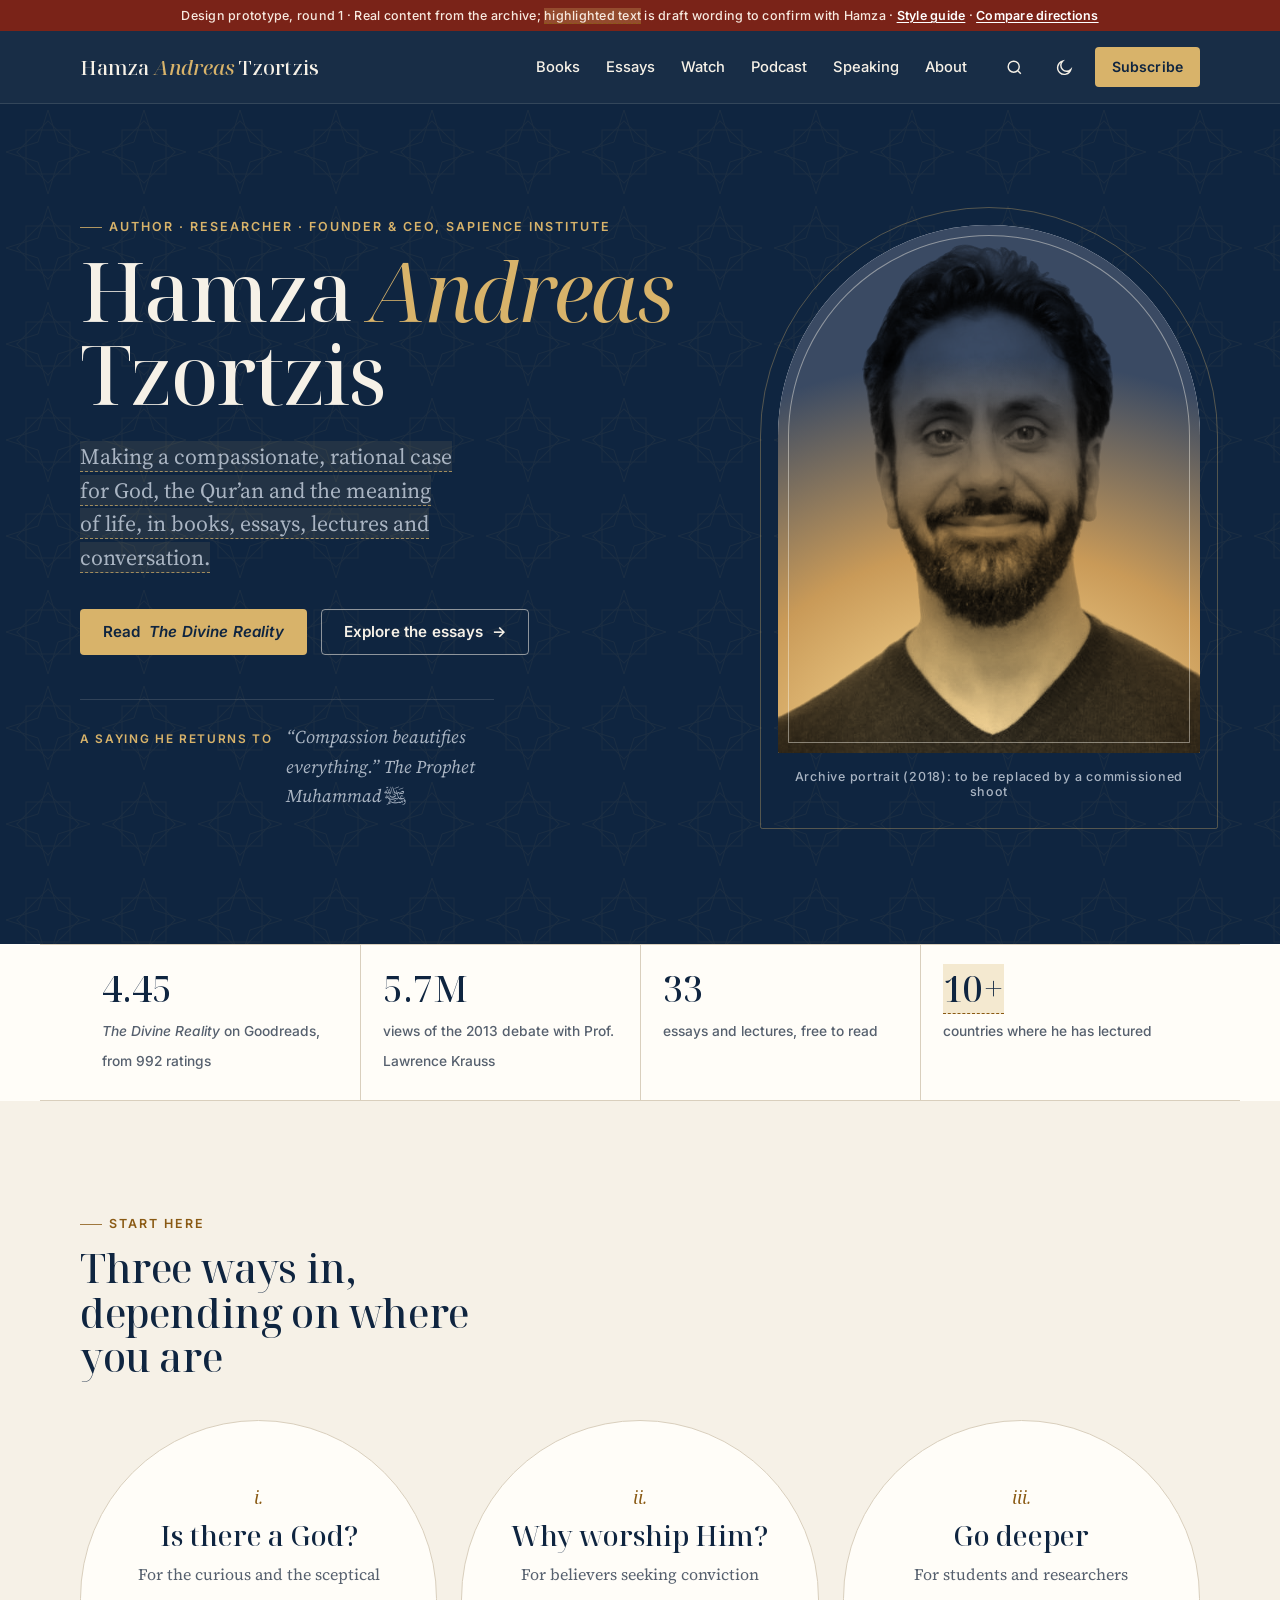
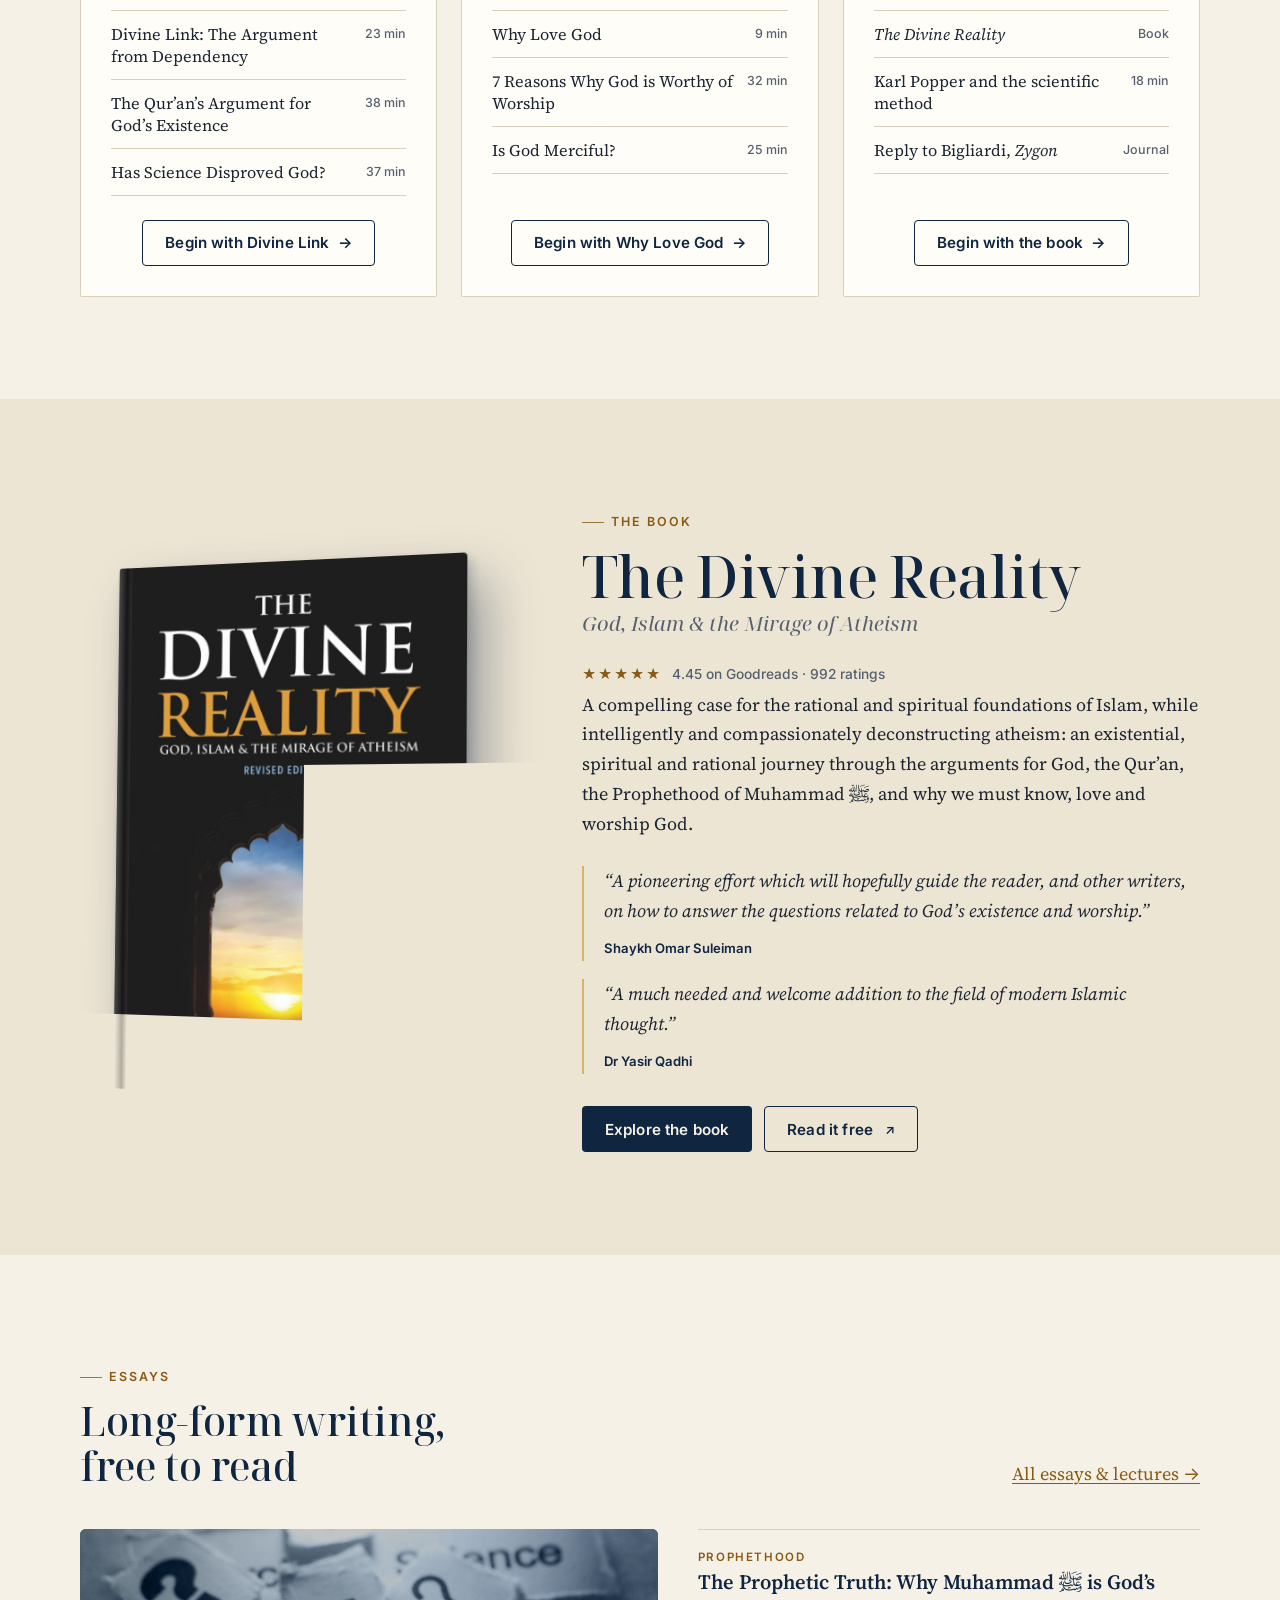
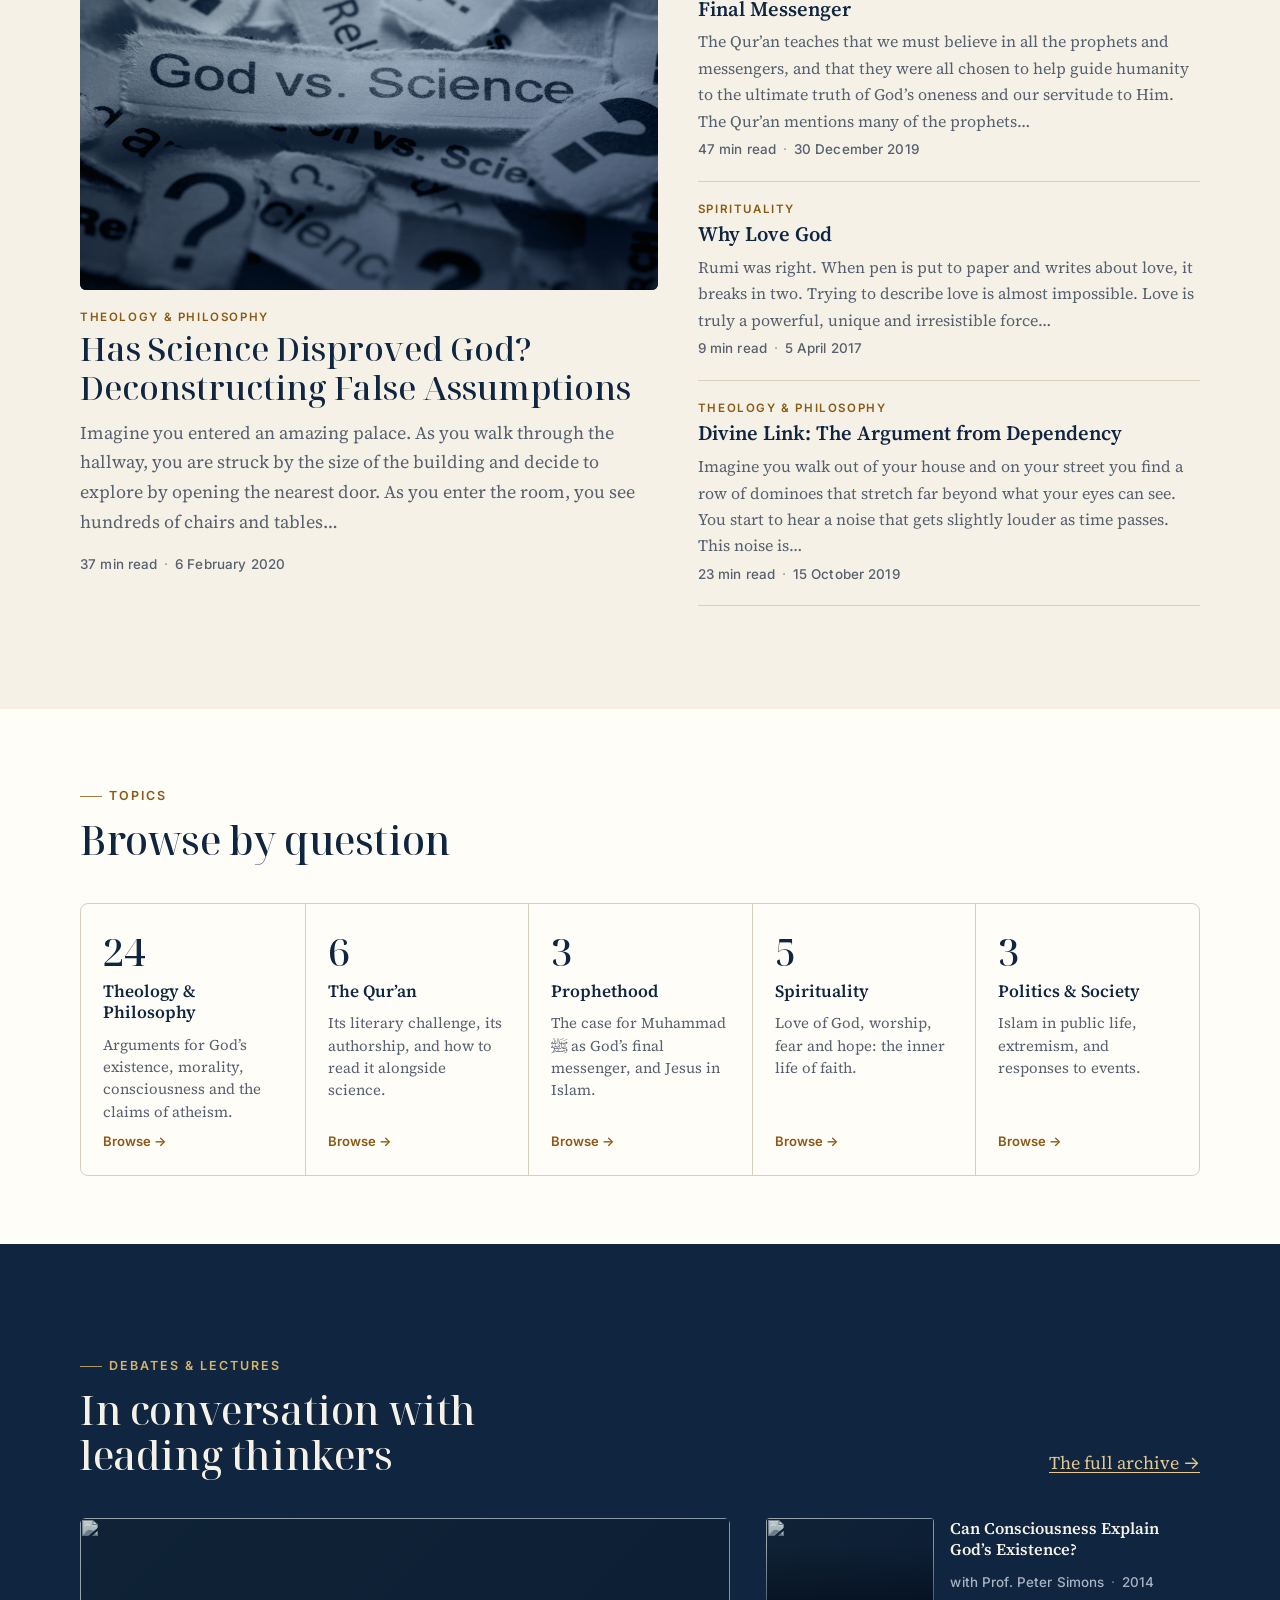
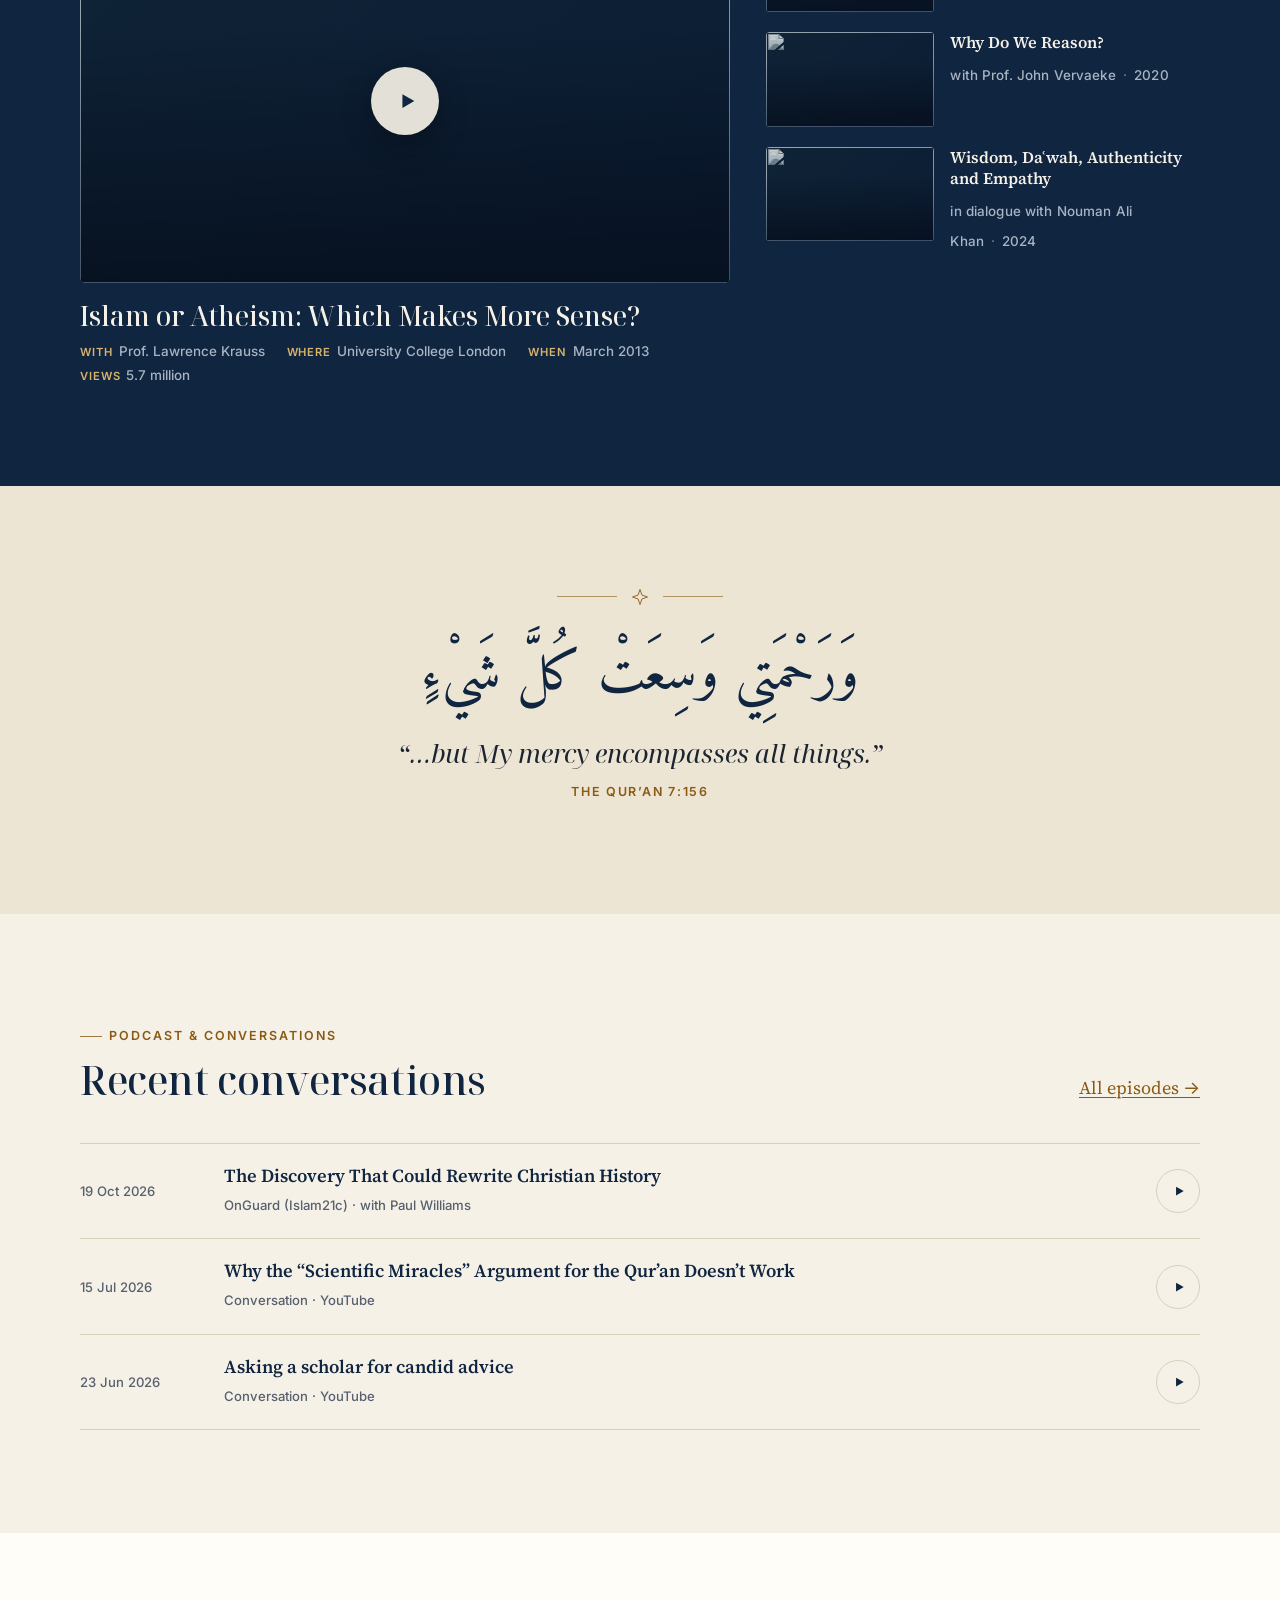
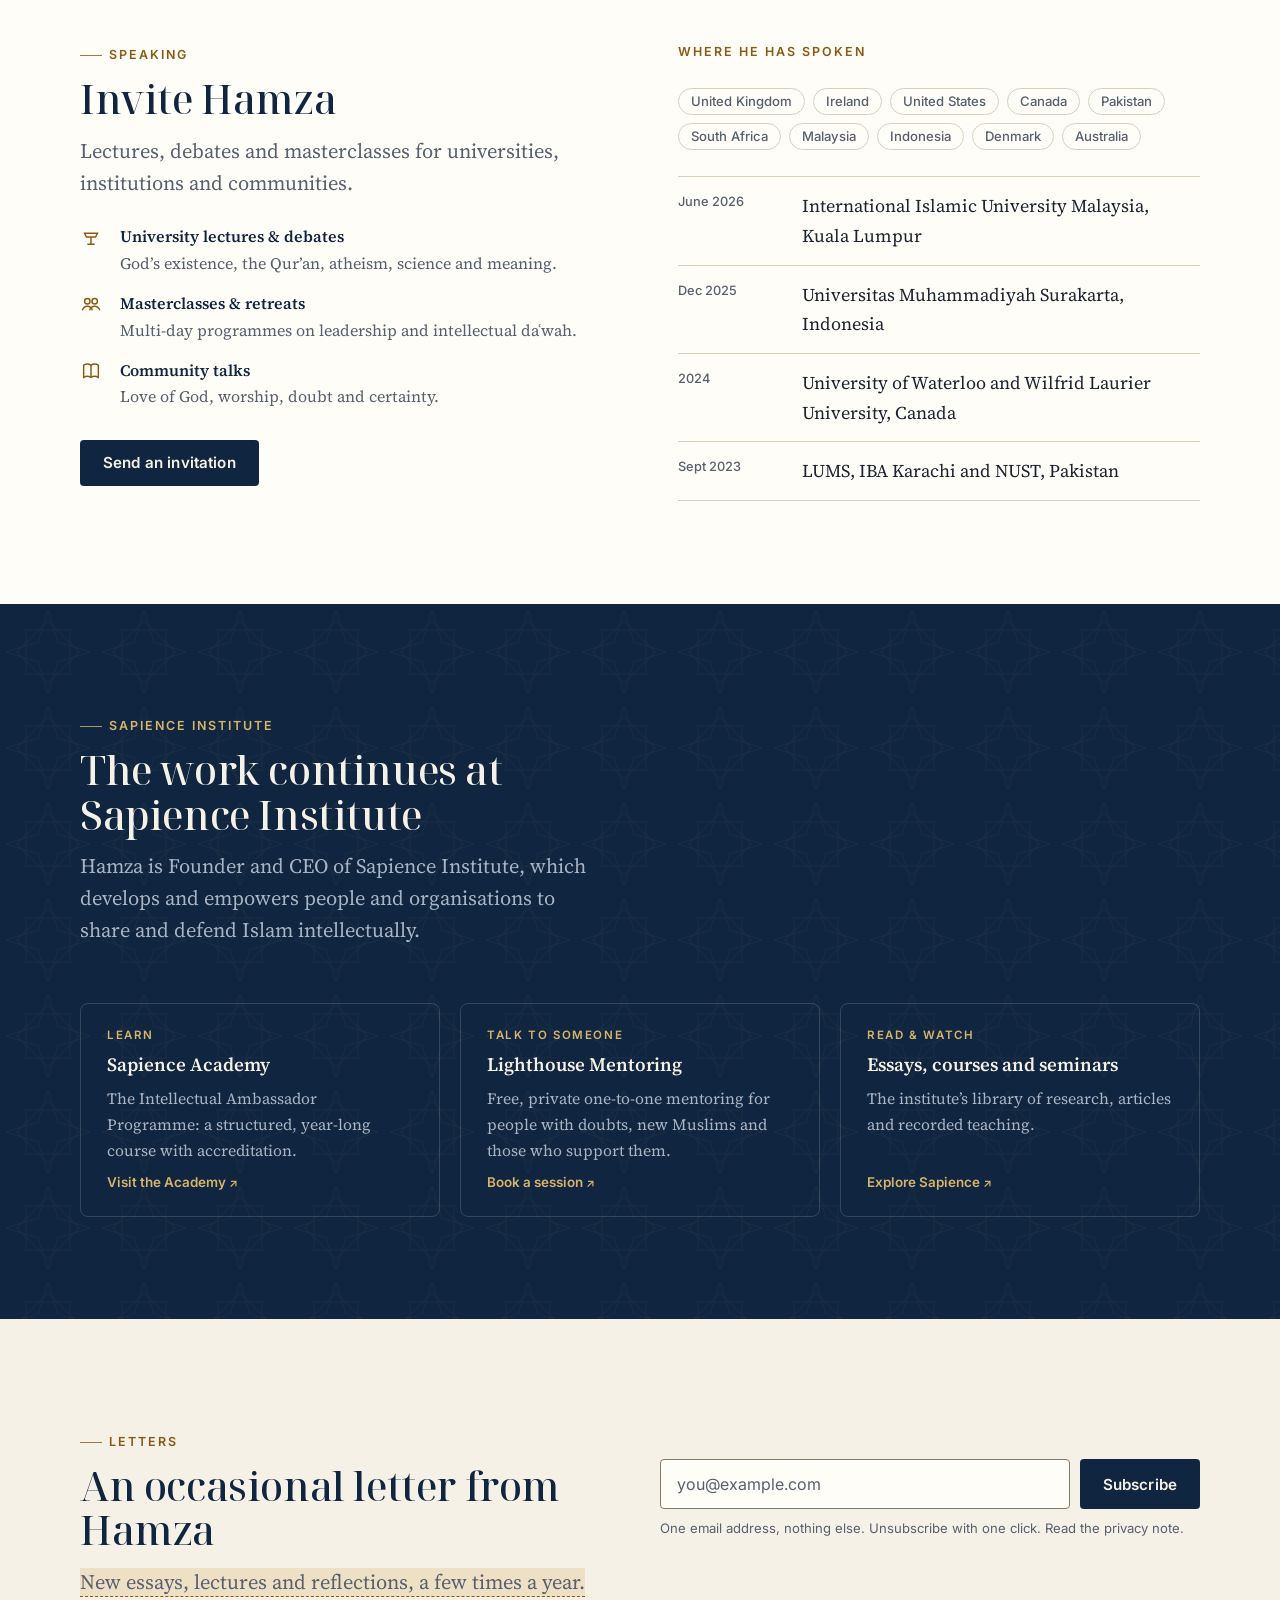
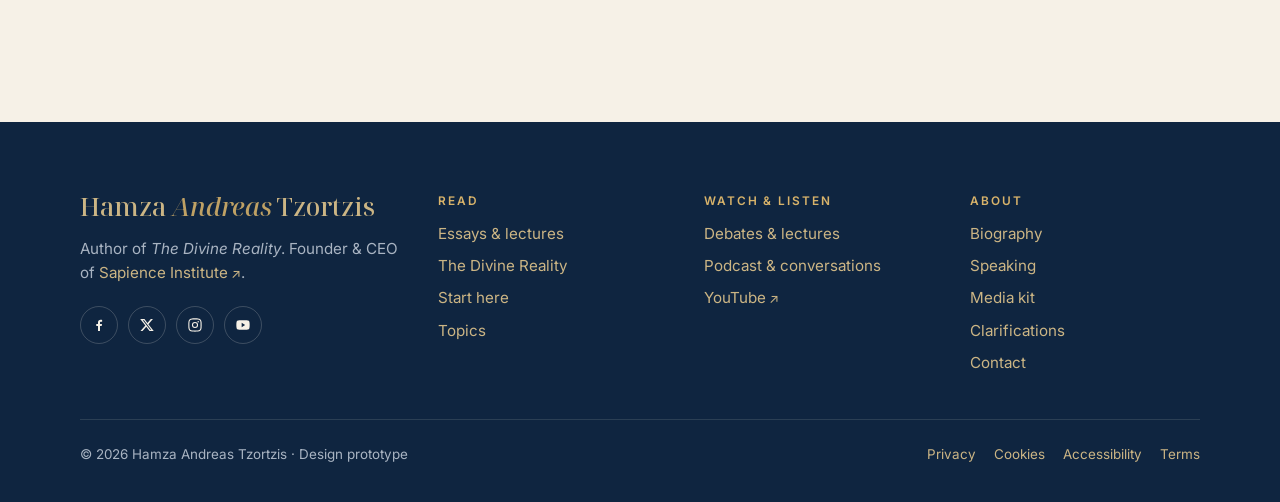
==== index.html @ 0337e11e "Design prototype, round 1: new hamzatzortzis.com Clickable prototype in the "Manuscript & Midnight" " ====
<!doctype html>
<html lang="en-GB" class="no-js" data-base="./">
<head>
<meta charset="utf-8">
<meta name="viewport" content="width=device-width, initial-scale=1">
<title>Hamza Andreas Tzortzis · Author, researcher, educator</title>
<meta name="description" content="Essays, books, lectures and debates on God, the Qur’an and the meaning of life.">
<meta name="robots" content="noindex, nofollow">
<meta name="theme-color" content="#0F2540">
<script>try{var t=localStorage.getItem('hat-theme');if(t)document.documentElement.setAttribute('data-theme',t)}catch(e){}</script>
<link rel="preconnect" href="https://fonts.googleapis.com">
<link rel="preconnect" href="https://fonts.gstatic.com" crossorigin>
<link rel="stylesheet" href="https://fonts.googleapis.com/css2?family=Amiri:wght@400;700&family=Inter:wght@400;500;600&family=Noto+Serif+Display:ital,wght@0,400;0,500;0,600;1,400;1,500&family=Source+Serif+4:ital,opsz,wght@0,8..60,400;0,8..60,600;1,8..60,400&display=swap">
<link rel="stylesheet" href="./assets/site.css">
</head>
<body>
<a class="skip" href="#main">Skip to content</a>
<div class="proto-ribbon">Design prototype, round 1 · Real content from the archive; <span class="draft">highlighted text</span> is draft wording to confirm with Hamza · <a href="./styleguide/index.html">Style guide</a> · <a href="./directions/index.html">Compare directions</a></div>
<header class="site-header over-hero">
  <div class="wrap bar">
    <a class="wordmark" href="./index.html">Hamza <i>Andreas</i> Tzortzis</a>
    <nav class="nav" aria-label="Main"><a href="./books/the-divine-reality/index.html">Books</a><a href="./essays/index.html">Essays</a><a href="./soon/index.html?p=watch">Watch</a><a href="./soon/index.html?p=podcast">Podcast</a><a href="./soon/index.html?p=speaking">Speaking</a><a href="./about/index.html">About</a></nav>
    <div class="tools">
      <button class="icon-btn" type="button" data-search-open aria-label="Search (press /)"><svg viewBox="0 0 24 24" fill="none" stroke="currentColor" stroke-width="1.8" aria-hidden="true"><circle cx="11" cy="11" r="7"/><path d="m20 20-3.5-3.5"/></svg></button>
      <button class="icon-btn" type="button" data-theme-toggle aria-label="Switch colour theme"><svg viewBox="0 0 24 24" fill="none" stroke="currentColor" stroke-width="1.8" aria-hidden="true"><path d="M20 14.5A8.5 8.5 0 1 1 9.5 4a7 7 0 0 0 10.5 10.5Z"/></svg></button>
      <a class="btn btn-gold btn-sub" href="./index.html#newsletter">Subscribe</a>
      <button class="icon-btn menu-btn" type="button" data-menu-open aria-label="Open menu"><svg viewBox="0 0 24 24" fill="none" stroke="currentColor" stroke-width="1.8" aria-hidden="true"><path d="M4 7h16M4 12h16M4 17h16"/></svg></button>
    </div>
  </div>
</header>
<div class="sheet" role="dialog" aria-modal="true" aria-label="Menu">
  <div class="top"><a class="wordmark" href="./index.html">Hamza <i>Andreas</i> Tzortzis</a><button class="icon-btn" type="button" data-menu-close aria-label="Close menu"><svg viewBox="0 0 24 24" fill="none" stroke="currentColor" stroke-width="1.8" aria-hidden="true"><path d="M6 6l12 12M18 6 6 18"/></svg></button></div>
  <button class="btn btn-ghost search" type="button" data-search-open style="color:var(--parchment);border-color:rgba(246,241,231,.4)"><svg viewBox="0 0 24 24" fill="none" stroke="currentColor" stroke-width="1.8" aria-hidden="true"><circle cx="11" cy="11" r="7"/><path d="m20 20-3.5-3.5"/></svg> Search essays and pages</button>
  <nav aria-label="Main"><a href="./books/the-divine-reality/index.html">Books</a><a href="./essays/index.html">Essays</a><a href="./soon/index.html?p=watch">Watch</a><a href="./soon/index.html?p=podcast">Podcast</a><a href="./soon/index.html?p=speaking">Speaking</a><a href="./about/index.html">About</a><a href="./soon/index.html?p=clarifications">Clarifications</a></nav>
  <div style="display:flex;gap:10px;margin-top:auto;padding-top:24px"><a class="btn btn-gold" style="flex:1;margin:0" href="./index.html#newsletter" data-menu-close>Subscribe to letters</a><button class="btn btn-ghost" type="button" data-theme-toggle style="margin:0;color:var(--parchment);border-color:rgba(246,241,231,.4)"><svg viewBox="0 0 24 24" fill="none" stroke="currentColor" stroke-width="1.8" aria-hidden="true"><path d="M20 14.5A8.5 8.5 0 1 1 9.5 4a7 7 0 0 0 10.5 10.5Z"/></svg> Theme</button></div>
</div>
<div class="search-panel" role="dialog" aria-modal="true" aria-label="Search">
  <div class="box">
    <label class="sr-only" for="q">Search</label>
    <input id="q" class="search-input" type="search" placeholder="Search essays, lectures and pages…" autocomplete="off">
    <ul class="search-results"></ul>
    <p class="search-hint">Tip: “Quran”, “Qur’an” and “Qurʾān” all match. Press Esc to close.</p>
  </div>
</div>
<main id="main">
<section class="hero band-navy pattern on-dark">
  <div class="wrap hero-grid">
    <div>
      <p class="eyebrow">Author · Researcher · Founder &amp; CEO, Sapience Institute</p>
      <h1 class="display">Hamza <span class="ital">Andreas</span> Tzortzis</h1>
      <p class="lede"><span class="draft" title="Draft standfirst: ideally a line in his own words">Making a compassionate, rational case for God, the Qur’an and the meaning of life, in books, essays, lectures and conversation.</span></p>
      <div class="actions">
        <a class="btn btn-gold" href="./books/the-divine-reality/index.html">Read <i>The Divine Reality</i></a>
        <a class="btn btn-ghost arrow" href="./essays/index.html">Explore the essays </a>
      </div>
      <p class="hero-quote"><b>A saying he returns to</b><span>“Compassion beautifies everything.” The Prophet Muhammad <span class="saw" aria-label="peace be upon him">ﷺ</span></span></p>
    </div>
    <div class="arch-frame">
      <div class="arch"><img src="./assets/img/hamza-portrait.jpg" alt="Portrait of Hamza Andreas Tzortzis" width="712" height="703"></div>
      <p class="arch-caption">Archive portrait (2018): to be replaced by a commissioned shoot</p>
    </div>
  </div>
</section>

<section class="band-paper">
  <div class="wrap proof">
    <div><span class="num">4.45</span><span class="lbl"><i>The Divine Reality</i> on Goodreads, from 992 ratings</span></div>
    <div><span class="num">5.7M</span><span class="lbl">views of the 2013 debate with Prof. Lawrence Krauss</span></div>
    <div><span class="num">33</span><span class="lbl">essays and lectures, free to read</span></div>
    <div><span class="num"><span class="draft" title="Draft wording: to confirm with Hamza">10+</span></span><span class="lbl">countries where he has lectured</span></div>
  </div>
</section>

<section class="section" id="start">
  <div class="wrap">
    <div class="sec-head reveal"><div><p class="eyebrow">Start here</p><h2 class="h2">Three ways in, depending on where you are</h2></div></div>
    <div class="doors">
    <article class="door reveal"><span class="num">i.</span><h3>Is there a God?</h3><p class="who">For the curious and the sceptical</p>
      <ol><li><a href="https://jamilasad.github.io/hamzatzortzis-old-site/divine-link-the-argument-from-dependency/"><span>Divine Link: The Argument from Dependency</span><span class="m">23 min</span></a></li><li><a href="https://jamilasad.github.io/hamzatzortzis-old-site/the-qurans-argument-for-gods-existence/"><span>The Qur’an’s Argument for God’s Existence</span><span class="m">38 min</span></a></li><li><a href="https://jamilasad.github.io/hamzatzortzis-old-site/has-science-disproved-god-deconstructing-false-assumptions/"><span>Has Science Disproved God?</span><span class="m">37 min</span></a></li></ol>
      <a class="btn btn-ghost arrow" href="https://jamilasad.github.io/hamzatzortzis-old-site/divine-link-the-argument-from-dependency/">Begin with Divine Link </a></article>
    <article class="door reveal"><span class="num">ii.</span><h3>Why worship Him?</h3><p class="who">For believers seeking conviction</p>
      <ol><li><a href="./essays/why-love-god/index.html"><span>Why Love God</span><span class="m">9 min</span></a></li><li><a href="https://jamilasad.github.io/hamzatzortzis-old-site/7-reasons-why-god-is-worthy-of-worship/"><span>7 Reasons Why God is Worthy of Worship</span><span class="m">32 min</span></a></li><li><a href="https://jamilasad.github.io/hamzatzortzis-old-site/is-god-merciful-islams-response-to-evil-suffering/"><span>Is God Merciful?</span><span class="m">25 min</span></a></li></ol>
      <a class="btn btn-ghost arrow" href="./essays/why-love-god/index.html">Begin with Why Love God </a></article>
    <article class="door reveal"><span class="num">iii.</span><h3>Go deeper</h3><p class="who">For students and researchers</p>
      <ol><li><a href="./books/the-divine-reality/index.html"><span><i>The Divine Reality</i></span><span class="m">Book</span></a></li><li><a href="https://jamilasad.github.io/hamzatzortzis-old-site/what-is-karl-poppers-view-of-the-scientific-method-is-that-view-satisfactory/"><span>Karl Popper and the scientific method</span><span class="m">18 min</span></a></li><li><a href="https://doi.org/10.16995/zygon.18504"><span>Reply to Bigliardi, <i>Zygon</i></span><span class="m">Journal</span></a></li></ol>
      <a class="btn btn-ghost arrow" href="./books/the-divine-reality/index.html">Begin with the book </a></article></div>
  </div>
</section>

<section class="section band-sand">
  <div class="wrap book-feature">
    <a class="cover-obj reveal" href="./books/the-divine-reality/index.html" aria-label="The Divine Reality: explore the book"><span class="book"><img src="./assets/img/divine-reality-cover.jpg" alt="Cover of The Divine Reality: God, Islam and the Mirage of Atheism, newly revised edition" width="800" height="1190"></span></a>
    <div class="reveal">
      <p class="eyebrow">The book</p>
      <h2 class="h2" style="font-size:clamp(2.4rem,4.6vw,3.6rem)">The Divine Reality</h2>
      <p class="lede" style="font-style:italic;font-family:var(--f-display);margin-bottom:18px">God, Islam &amp; the Mirage of Atheism</p>
      <div class="rating"><span class="stars" aria-hidden="true">★★★★★</span>4.45 on Goodreads · 992 ratings</div>
      <p>A compelling case for the rational and spiritual foundations of Islam, while intelligently and compassionately deconstructing atheism: an existential, spiritual and rational journey through the arguments for God, the Qur’an, the Prophethood of Muhammad <span class="saw" aria-label="peace be upon him">ﷺ</span>, and why we must know, love and worship God.</p>
      <div class="praise">
        <blockquote><p>“A pioneering effort which will hopefully guide the reader, and other writers, on how to answer the questions related to God’s existence and worship.”</p><cite>Shaykh Omar Suleiman</cite></blockquote>
        <blockquote><p>“A much needed and welcome addition to the field of modern Islamic thought.”</p><cite>Dr Yasir Qadhi</cite></blockquote>
      </div>
      <div class="actions">
        <a class="btn btn-navy" href="./books/the-divine-reality/index.html">Explore the book</a>
        <a class="btn btn-ghost ext" href="https://www.sapienceinstitute.org/the-divine-reality/">Read it free</a>
      </div>
    </div>
  </div>
</section>

<section class="section">
  <div class="wrap">
    <div class="sec-head reveal"><div><p class="eyebrow">Essays</p><h2 class="h2">Long-form writing, free to read</h2></div><a class="btn-text arrow" href="./essays/index.html">All essays &amp; lectures </a></div>
    <div class="essays-grid">
      <a class="lead-card reveal" href="https://jamilasad.github.io/hamzatzortzis-old-site/has-science-disproved-god-deconstructing-false-assumptions/"><span class="img duo"><img src="./assets/img/essays/has-science-disproved-god-deconstructing-false-assumptions.jpg" alt="" loading="lazy"></span><span class="kicker">Theology & Philosophy</span><h3>Has Science Disproved God? Deconstructing False Assumptions</h3><p>Imagine you entered an amazing palace. As you walk through the hallway, you are struck by the size of the building and decide to explore by opening the nearest door. As you enter the room, you see hundreds of chairs and tables…</p><span class="meta">37 min read<span class="dot">·</span>6 February 2020</span></a>
      <div class="card-list reveal"><a class="row-card" href="https://jamilasad.github.io/hamzatzortzis-old-site/the-prophetic-truth-why-muhammad-is-gods-final-messenger/"><span class="kicker">Prophethood</span><h3>The Prophetic Truth: Why Muhammad <span class="saw" aria-label="peace be upon him">ﷺ</span> is God’s Final Messenger</h3><p>The Qur’an teaches that we must believe in all the prophets and messengers, and that they were all chosen to help guide humanity to the ultimate truth of God’s oneness and our servitude to Him. The Qur’an mentions many of the prophets…</p><span class="meta">47 min read<span class="dot">·</span>30 December 2019</span></a><a class="row-card" href="./essays/why-love-god/index.html"><span class="kicker">Spirituality</span><h3>Why Love God</h3><p>Rumi was right. When pen is put to paper and writes about love, it breaks in two. Trying to describe love is almost impossible. Love is truly a powerful, unique and irresistible force…</p><span class="meta">9 min read<span class="dot">·</span>5 April 2017</span></a><a class="row-card" href="https://jamilasad.github.io/hamzatzortzis-old-site/divine-link-the-argument-from-dependency/"><span class="kicker">Theology & Philosophy</span><h3>Divine Link: The Argument from Dependency</h3><p>Imagine you walk out of your house and on your street you find a row of dominoes that stretch far beyond what your eyes can see. You start to hear a noise that gets slightly louder as time passes. This noise is…</p><span class="meta">23 min read<span class="dot">·</span>15 October 2019</span></a></div>
    </div>
  </div>
</section>

<section class="section tight band-paper" id="topics">
  <div class="wrap">
    <div class="sec-head reveal"><div><p class="eyebrow">Topics</p><h2 class="h2">Browse by question</h2></div></div>
    <div class="topics"><a class="topic reveal" href="./essays/index.html?topic=Theology &amp; Philosophy"><span class="count">24</span><h3>Theology & Philosophy</h3><p>Arguments for God’s existence, morality, consciousness and the claims of atheism.</p><span class="go arrow">Browse </span></a><a class="topic reveal" href="./essays/index.html?topic=The Qur’an"><span class="count">6</span><h3>The Qur’an</h3><p>Its literary challenge, its authorship, and how to read it alongside science.</p><span class="go arrow">Browse </span></a><a class="topic reveal" href="./essays/index.html?topic=Prophethood"><span class="count">3</span><h3>Prophethood</h3><p>The case for Muhammad <span class="saw">ﷺ</span> as God’s final messenger, and Jesus in Islam.</p><span class="go arrow">Browse </span></a><a class="topic reveal" href="./essays/index.html?topic=Spirituality"><span class="count">5</span><h3>Spirituality</h3><p>Love of God, worship, fear and hope: the inner life of faith.</p><span class="go arrow">Browse </span></a><a class="topic reveal" href="./essays/index.html?topic=Politics &amp; Society"><span class="count">3</span><h3>Politics & Society</h3><p>Islam in public life, extremism, and responses to events.</p><span class="go arrow">Browse </span></a></div>
  </div>
</section>

<section class="section band-navy on-dark">
  <div class="wrap">
    <div class="sec-head reveal"><div><p class="eyebrow">Debates &amp; lectures</p><h2 class="h2">In conversation with leading thinkers</h2></div><a class="btn-text arrow" href="./soon/index.html?p=watch">The full archive </a></div>
    <div class="watch-grid">
      <a class="video reveal" href="https://www.youtube.com/watch?v=uSwJuOPG4FI">
        <span class="thumb duo"><img src="https://i.ytimg.com/vi/uSwJuOPG4FI/hqdefault.jpg" alt="" loading="lazy"><span class="play"><svg viewBox="0 0 24 24" aria-hidden="true"><path d="M7 4.5v15l13-7.5z"/></svg></span></span>
        <h3>Islam or Atheism: Which Makes More Sense?</h3>
        <span class="facts"><span><b>With</b>Prof. Lawrence Krauss</span><span><b>Where</b>University College London</span><span><b>When</b>March 2013</span><span><b>Views</b>5.7 million</span></span>
      </a>
      <div class="mini-videos reveal"><a class="mini" href="https://www.youtube.com/watch?v=77J6g04UeY0"><span class="thumb duo"><img src="https://i.ytimg.com/vi/77J6g04UeY0/hqdefault.jpg" alt="" loading="lazy"><span class="play"><svg viewBox="0 0 24 24" aria-hidden="true"><path d="M7 4.5v15l13-7.5z"/></svg></span></span><span><h4>Can Consciousness Explain God’s Existence?</h4><span class="meta">with Prof. Peter Simons<span class="dot">·</span>2014</span></span></a><a class="mini" href="https://www.youtube.com/watch?v=oN6byBLR_a8"><span class="thumb duo"><img src="https://i.ytimg.com/vi/oN6byBLR_a8/hqdefault.jpg" alt="" loading="lazy"><span class="play"><svg viewBox="0 0 24 24" aria-hidden="true"><path d="M7 4.5v15l13-7.5z"/></svg></span></span><span><h4>Why Do We Reason?</h4><span class="meta">with Prof. John Vervaeke<span class="dot">·</span>2020</span></span></a><a class="mini" href="https://www.youtube.com/watch?v=Oe5uXTFOmXE"><span class="thumb duo"><img src="https://i.ytimg.com/vi/Oe5uXTFOmXE/hqdefault.jpg" alt="" loading="lazy"><span class="play"><svg viewBox="0 0 24 24" aria-hidden="true"><path d="M7 4.5v15l13-7.5z"/></svg></span></span><span><h4>Wisdom, Daʿwah, Authenticity and Empathy</h4><span class="meta">in dialogue with Nouman Ali Khan<span class="dot">·</span>2024</span></span></a></div>
    </div>
  </div>
</section>

<section class="section verse band-sand">
  <div class="wrap">
    <span class="ornament"><svg viewBox="0 0 24 24" fill="none" stroke="currentColor" stroke-width="1.2" aria-hidden="true"><path d="M12 2l2.6 7.4L22 12l-7.4 2.6L12 22l-2.6-7.4L2 12l7.4-2.6z"/></svg></span>
    <p class="ar" lang="ar" dir="rtl">وَرَحْمَتِي وَسِعَتْ كُلَّ شَيْءٍ</p>
    <p class="tr">“…but My mercy encompasses all things.”</p>
    <p class="ref">The Qur’an 7:156</p>
  </div>
</section>

<section class="section">
  <div class="wrap">
    <div class="sec-head reveal"><div><p class="eyebrow">Podcast &amp; conversations</p><h2 class="h2">Recent conversations</h2></div><a class="btn-text arrow" href="./soon/index.html?p=podcast">All episodes </a></div>
    <div class="reveal"><a class="pod" href="https://www.youtube.com/watch?v=InZmz-MilFs"><span class="when">19 Oct 2026</span><span><h3>The Discovery That Could Rewrite Christian History</h3><span class="src">OnGuard (Islam21c) · with Paul Williams</span></span><span class="listen" aria-hidden="true"><svg viewBox="0 0 24 24" aria-hidden="true"><path d="M7 4.5v15l13-7.5z"/></svg></span></a><a class="pod" href="https://www.youtube.com/watch?v=8NNmZjn3Brk"><span class="when">15 Jul 2026</span><span><h3>Why the “Scientific Miracles” Argument for the Qur’an Doesn’t Work</h3><span class="src">Conversation · YouTube</span></span><span class="listen" aria-hidden="true"><svg viewBox="0 0 24 24" aria-hidden="true"><path d="M7 4.5v15l13-7.5z"/></svg></span></a><a class="pod" href="https://www.youtube.com/watch?v=lVB7tDEdrFw"><span class="when">23 Jun 2026</span><span><h3>Asking a scholar for candid advice</h3><span class="src">Conversation · YouTube</span></span><span class="listen" aria-hidden="true"><svg viewBox="0 0 24 24" aria-hidden="true"><path d="M7 4.5v15l13-7.5z"/></svg></span></a></div>
  </div>
</section>

<section class="section band-paper">
  <div class="wrap split">
    <div class="reveal">
      <p class="eyebrow">Speaking</p>
      <h2 class="h2">Invite Hamza</h2>
      <p class="lede" style="margin-top:14px">Lectures, debates and masterclasses for universities, institutions and communities.</p>
      <ul class="formats">
        <li><svg viewBox="0 0 24 24" fill="none" stroke="currentColor" stroke-width="1.6" aria-hidden="true"><path d="M5 8h14l-2 4H7zM12 12v8M8 20h8"/></svg><span><b>University lectures &amp; debates</b><span>God’s existence, the Qur’an, atheism, science and meaning.</span></span></li>
        <li><svg viewBox="0 0 24 24" fill="none" stroke="currentColor" stroke-width="1.6" aria-hidden="true"><circle cx="8" cy="9" r="3"/><circle cx="16" cy="9" r="3"/><path d="M2.5 19c.8-3 3-4.5 5.5-4.5s4.7 1.5 5.5 4.5M10.5 19c.8-3 3-4.5 5.5-4.5s4.7 1.5 5.5 4.5"/></svg><span><b>Masterclasses &amp; retreats</b><span>Multi-day programmes on leadership and intellectual daʿwah.</span></span></li>
        <li><svg viewBox="0 0 24 24" fill="none" stroke="currentColor" stroke-width="1.6" aria-hidden="true"><path d="M4 5.5C6.5 4 9.5 4 12 5.5 14.5 4 17.5 4 20 5.5V19c-2.5-1.5-5.5-1.5-8 0-2.5-1.5-5.5-1.5-8 0z"/><path d="M12 5.5V19"/></svg><span><b>Community talks</b><span>Love of God, worship, doubt and certainty.</span></span></li>
      </ul>
      <a class="btn btn-navy" href="./soon/index.html?p=contact">Send an invitation</a>
    </div>
    <div class="reveal">
      <p class="eyebrow plain">Where he has spoken</p>
      <div class="places"><span class="chip">United Kingdom</span><span class="chip">Ireland</span><span class="chip">United States</span><span class="chip">Canada</span><span class="chip">Pakistan</span><span class="chip">South Africa</span><span class="chip">Malaysia</span><span class="chip">Indonesia</span><span class="chip">Denmark</span><span class="chip">Australia</span></div>
      <div class="recent">
        <div><span class="d">June 2026</span><span>International Islamic University Malaysia, Kuala Lumpur</span></div>
        <div><span class="d">Dec 2025</span><span>Universitas Muhammadiyah Surakarta, Indonesia</span></div>
        <div><span class="d">2024</span><span>University of Waterloo and Wilfrid Laurier University, Canada</span></div>
        <div><span class="d">Sept 2023</span><span>LUMS, IBA Karachi and NUST, Pakistan</span></div>
      </div>
    </div>
  </div>
</section>

<section class="section band-navy pattern on-dark">
  <div class="wrap">
    <div class="sec-head reveal" style="margin-bottom:0"><div><p class="eyebrow">Sapience Institute</p><h2 class="h2">The work continues at Sapience Institute</h2>
      <p class="lede" style="margin-top:14px;max-width:52ch">Hamza is Founder and CEO of Sapience Institute, which develops and empowers people and organisations to share and defend Islam intellectually.</p></div></div>
    <div class="inst-cards">
      <a class="inst-card reveal" href="https://academy.sapienceinstitute.org/"><span class="kicker" style="color:var(--gold)">Learn</span><h3>Sapience Academy</h3><p>The Intellectual Ambassador Programme: a structured, year-long course with accreditation.</p><span class="go ext">Visit the Academy</span></a>
      <a class="inst-card reveal" href="https://www.lighthousementoring.org"><span class="kicker" style="color:var(--gold)">Talk to someone</span><h3>Lighthouse Mentoring</h3><p>Free, private one-to-one mentoring for people with doubts, new Muslims and those who support them.</p><span class="go ext">Book a session</span></a>
      <a class="inst-card reveal" href="https://www.sapienceinstitute.org/"><span class="kicker" style="color:var(--gold)">Read &amp; watch</span><h3>Essays, courses and seminars</h3><p>The institute’s library of research, articles and recorded teaching.</p><span class="go ext">Explore Sapience</span></a>
    </div>
  </div>
</section>

<section class="section" id="newsletter">
  <div class="wrap newsletter">
    <div class="reveal"><p class="eyebrow">Letters</p><h2 class="h2">An occasional letter from Hamza</h2><p class="lede" style="margin-top:14px"><span class="draft" title="Draft wording: to confirm with Hamza">New essays, lectures and reflections, a few times a year.</span></p></div>
    <form class="reveal" data-proto>
      <label class="sr-only" for="em">Email address</label>
      <div class="field-row"><input class="input" id="em" type="email" placeholder="you@example.com" autocomplete="email" required><button class="btn btn-navy" type="submit">Subscribe</button></div>
      <p class="fine">One email address, nothing else. Unsubscribe with one click. Read the privacy note.</p>
      <p class="form-note" role="status"></p>
    </form>
  </div>
</section>
</main>
<footer class="site-footer on-dark">
  <div class="wrap">
    <div class="foot-grid">
      <div>
        <a class="wordmark" href="./index.html">Hamza <i>Andreas</i> Tzortzis</a>
        <p style="margin:14px 0 0;max-width:34ch">Author of <i>The Divine Reality</i>. Founder &amp; CEO of <a href="https://www.sapienceinstitute.org/" class="ext">Sapience Institute</a>.</p>
        <div class="socials"><a href="https://www.facebook.com/HamzaAndreasTzortzis/" aria-label="Facebook"><svg viewBox="0 0 24 24" aria-hidden="true"><path d="M13.5 21v-7.5h2.6l.4-3h-3V8.6c0-.9.3-1.5 1.6-1.5h1.6V4.4c-.3 0-1.2-.1-2.3-.1-2.3 0-3.9 1.4-3.9 4v2.2H7.9v3h2.6V21z"/></svg></a><a href="https://x.com/HATzortzis" aria-label="X"><svg viewBox="0 0 24 24" aria-hidden="true"><path d="M17.8 3h3.1l-6.8 7.8 8 10.2h-6.3l-4.9-6.4L5.3 21H2.2l7.3-8.3L1.8 3h6.4l4.4 5.9zm-1.1 16.2h1.7L7.4 4.7H5.6z"/></svg></a><a href="https://instagram.com/hatzortzis" aria-label="Instagram"><svg viewBox="0 0 24 24" aria-hidden="true"><path d="M12 7.4a4.6 4.6 0 1 0 0 9.2 4.6 4.6 0 0 0 0-9.2zm0 7.6a3 3 0 1 1 0-6 3 3 0 0 1 0 6zm4.8-8.9a1.1 1.1 0 1 0 0 2.2 1.1 1.1 0 0 0 0-2.2zM12 3.6c2.7 0 3 0 4.1.1 2.7.1 4 1.4 4.1 4.1.1 1.1.1 1.4.1 4.2s0 3-.1 4.1c-.1 2.7-1.4 4-4.1 4.1-1.1.1-1.4.1-4.1.1s-3 0-4.1-.1c-2.7-.1-4-1.4-4.1-4.1C3.6 15 3.6 14.7 3.6 12s0-3 .1-4.1C3.8 5.1 5.1 3.8 7.8 3.7 9 3.6 9.3 3.6 12 3.6zM12 2c-2.7 0-3.1 0-4.2.1C4.2 2.2 2.2 4.2 2.1 7.8 2 8.9 2 9.3 2 12s0 3.1.1 4.2c.2 3.6 2.1 5.6 5.7 5.7 1.1.1 1.5.1 4.2.1s3.1 0 4.2-.1c3.6-.2 5.6-2.1 5.7-5.7.1-1.1.1-1.5.1-4.2s0-3.1-.1-4.2c-.2-3.6-2.1-5.6-5.7-5.7C15.1 2 14.7 2 12 2z"/></svg></a><a href="https://www.youtube.com/@HamzaTzortzisOfficial" aria-label="YouTube"><svg viewBox="0 0 24 24" aria-hidden="true"><path d="M21.6 7.2a2.5 2.5 0 0 0-1.8-1.8C18.2 5 12 5 12 5s-6.2 0-7.8.4A2.5 2.5 0 0 0 2.4 7.2 26 26 0 0 0 2 12a26 26 0 0 0 .4 4.8 2.5 2.5 0 0 0 1.8 1.8c1.6.4 7.8.4 7.8.4s6.2 0 7.8-.4a2.5 2.5 0 0 0 1.8-1.8A26 26 0 0 0 22 12a26 26 0 0 0-.4-4.8zM10 15.2V8.8l5.2 3.2z"/></svg></a></div>
      </div>
      <div><h4>Read</h4><ul><li><a href="./essays/index.html">Essays &amp; lectures</a></li><li><a href="./books/the-divine-reality/index.html">The Divine Reality</a></li><li><a href="./index.html#start">Start here</a></li><li><a href="./index.html#topics">Topics</a></li></ul></div>
      <div><h4>Watch &amp; listen</h4><ul><li><a href="./soon/index.html?p=watch">Debates &amp; lectures</a></li><li><a href="./soon/index.html?p=podcast">Podcast &amp; conversations</a></li><li><a href="https://www.youtube.com/@HamzaTzortzisOfficial" class="ext">YouTube</a></li></ul></div>
      <div><h4>About</h4><ul><li><a href="./about/index.html">Biography</a></li><li><a href="./soon/index.html?p=speaking">Speaking</a></li><li><a href="./about/index.html#media">Media kit</a></li><li><a href="./soon/index.html?p=clarifications">Clarifications</a></li><li><a href="./soon/index.html?p=contact">Contact</a></li></ul></div>
    </div>
    <div class="foot-base">
      <span>© 2026 Hamza Andreas Tzortzis · Design prototype</span>
      <nav aria-label="Legal"><a href="./soon/index.html?p=legal">Privacy</a><a href="./soon/index.html?p=legal">Cookies</a><a href="./soon/index.html?p=legal">Accessibility</a><a href="./soon/index.html?p=legal">Terms</a></nav>
    </div>
  </div>
</footer>
<script src="./assets/search-index.js"></script>
<script src="./assets/site.js"></script>
</body>
</html>
---- assets/site.css ----
/* ==========================================================================
   Hamza Andreas Tzortzis — design prototype, round 1
   Direction A: "Manuscript & Midnight" (see research/04-design-references.md §4.4)
   ========================================================================== */

/* ---------- Tokens ---------- */
:root {
  --navy: #0F2540;
  --navy-2: #142E4E;
  --navy-3: #1B3A60;
  --parchment: #F6F1E7;
  --paper: #FFFDF8;
  --sand: #EDE5D4;
  --rule: #D9CFBD;
  --ink: #1B2430;
  --slate: #56606E;
  --brass: #8A5A14;
  --gold: #D8B36A;
  --gold-2: #E6C98E;
  --oxblood: #7A2318;
  --umber: #857A66;
  --mist: #A9B4C2;
  --ok: #2C6A3F;
  --err: #A3261B;

  --bg: var(--parchment);
  --surface: var(--paper);
  --surface-2: var(--sand);
  --text: var(--ink);
  --muted: var(--slate);
  --link: var(--brass);
  --line: var(--rule);
  --heading: var(--navy);

  --f-display: "Noto Serif Display", "Iowan Old Style", Georgia, serif;
  --f-text: "Source Serif 4", "Iowan Old Style", Georgia, serif;
  --f-ui: "Inter", -apple-system, BlinkMacSystemFont, "Segoe UI", Helvetica, Arial, sans-serif;
  --f-arabic: "Amiri", "Noto Naskh Arabic", "Geeza Pro", serif;

  --max: 1200px;
  --measure: 680px;
  --gutter: clamp(20px, 4vw, 40px);
  --section: clamp(56px, 8vw, 104px);
  --radius: 6px;
  --ease: cubic-bezier(.2, .7, .2, 1);
  color-scheme: light;
}

:root[data-theme="dark"] {
  --bg: #0B1522;
  --surface: #13202F;
  --surface-2: #172739;
  --text: #E9E3D6;
  --muted: #9AA6B5;
  --link: #E0BD78;
  --line: #2A3B50;
  --heading: #F3EDE1;
  color-scheme: dark;
}
@media (prefers-color-scheme: dark) {
  :root:not([data-theme="light"]) {
    --bg: #0B1522;
    --surface: #13202F;
    --surface-2: #172739;
    --text: #E9E3D6;
    --muted: #9AA6B5;
    --link: #E0BD78;
    --line: #2A3B50;
    --heading: #F3EDE1;
    color-scheme: dark;
  }
}

/* ---------- Base ---------- */
*, *::before, *::after { box-sizing: border-box; }
html { -webkit-text-size-adjust: 100%; scroll-behavior: smooth; }
@media (prefers-reduced-motion: reduce) { html { scroll-behavior: auto; } *, *::before, *::after { transition: none !important; animation: none !important; } }
body {
  margin: 0; background: var(--bg); color: var(--text);
  font: 400 1.125rem/1.65 var(--f-text);
  font-optical-sizing: auto; text-rendering: optimizeLegibility; -webkit-font-smoothing: antialiased;
}
img { max-width: 100%; height: auto; display: block; }
a { color: var(--link); text-decoration-thickness: 1px; text-underline-offset: .18em; }
a:hover { text-decoration-thickness: 2px; }
:focus-visible { outline: 2px solid var(--heading); outline-offset: 3px; border-radius: 2px; }
.on-dark :focus-visible { outline-color: var(--gold); }
h1, h2, h3, h4 { color: var(--heading); margin: 0; font-weight: 500; }
h1, h2 { font-family: var(--f-display); letter-spacing: -.01em; }
p { margin: 0 0 1em; }
[lang="ar"] { font-family: var(--f-arabic); direction: rtl; }
.saw { font-family: var(--f-arabic); font-size: 1.05em; line-height: 1; }
.sr-only { position: absolute; width: 1px; height: 1px; overflow: hidden; clip: rect(0 0 0 0); white-space: nowrap; }
.skip { position: absolute; left: 12px; top: -60px; z-index: 100; background: var(--gold); color: var(--navy); padding: 10px 16px; font: 600 .9rem var(--f-ui); border-radius: 4px; }
.skip:focus { top: 12px; }
.wrap { width: 100%; max-width: var(--max); margin: 0 auto; padding: 0 var(--gutter); }
.measure { max-width: var(--measure); }

/* ---------- Prototype ribbon ---------- */
.proto-ribbon { background: var(--oxblood); color: #F7E9DF; font: 500 .78rem/1.4 var(--f-ui); letter-spacing: .02em; text-align: center; padding: 7px 16px; }
.proto-ribbon a { color: #fff; font-weight: 600; }
.draft { background: rgba(216, 179, 106, .28); border-bottom: 1px dashed var(--brass); padding: 0; cursor: help; -webkit-box-decoration-break: clone; box-decoration-break: clone; }
:root[data-theme="dark"] .draft { background: rgba(216, 179, 106, .16); }
.on-dark .draft, .band-navy .draft { background: rgba(216, 179, 106, .1); border-bottom-color: rgba(216, 179, 106, .7); color: inherit; }

/* ---------- Type helpers ---------- */
.eyebrow { font: 600 .78rem/1.2 var(--f-ui); letter-spacing: .16em; text-transform: uppercase; color: var(--link); margin: 0 0 14px; display: inline-flex; gap: .6em; align-items: center; }
.eyebrow::before { content: ""; width: 22px; height: 1px; background: currentColor; opacity: .8; }
.eyebrow.plain::before { display: none; }
.display { font-family: var(--f-display); font-weight: 500; font-size: clamp(2.6rem, 6.4vw, 5.6rem); line-height: 1.02; letter-spacing: -.02em; }
.h1 { font-size: clamp(2.2rem, 4.6vw, 3.4rem); line-height: 1.08; }
.h2 { font-size: clamp(1.8rem, 3.4vw, 2.5rem); line-height: 1.12; }
.h3 { font-family: var(--f-text); font-weight: 600; font-size: 1.35rem; line-height: 1.25; letter-spacing: -.005em; }
.lede { font-size: clamp(1.15rem, 1.6vw, 1.35rem); line-height: 1.55; color: var(--muted); }
.meta { font: 500 .84rem/1.4 var(--f-ui); color: var(--muted); letter-spacing: .01em; }
.meta .dot { margin: 0 .5em; opacity: .6; }
.small { font-size: .95rem; }

/* ---------- Buttons, chips ---------- */
.btn { display: inline-flex; align-items: center; justify-content: center; gap: .55em; min-height: 46px; padding: 0 22px; border-radius: 4px;
  font: 600 .95rem/1 var(--f-ui); letter-spacing: .01em; text-decoration: none; border: 1px solid transparent; cursor: pointer; transition: background .2s var(--ease), color .2s, border-color .2s, transform .2s var(--ease); }
.btn:hover { transform: translateY(-1px); }
.btn-gold { background: var(--gold); color: var(--navy); }
.btn-gold:hover { background: var(--gold-2); }
.btn-navy { background: var(--navy); color: var(--parchment); }
.btn-navy:hover { background: var(--navy-3); }
:root[data-theme="dark"] .btn-navy { background: var(--gold); color: var(--navy); }
.btn-ghost { border-color: currentColor; color: var(--heading); background: transparent; }
.on-dark .btn-ghost { color: var(--parchment); border-color: rgba(246, 241, 231, .55); }
.on-dark .btn-ghost:hover { border-color: var(--parchment); }
.btn-text { padding: 0; min-height: auto; color: var(--link); background: none; }
.arrow::after { content: "→"; font-family: var(--f-ui); transition: transform .2s var(--ease); }
a:hover .arrow::after, .arrow:hover::after { transform: translateX(3px); }
.ext::after { content: "↗"; font-family: var(--f-ui); font-size: .85em; margin-left: .25em; }
.chip { display: inline-flex; align-items: center; gap: .4em; padding: 6px 12px; border: 1px solid var(--line); border-radius: 999px; font: 500 .82rem/1 var(--f-ui); color: var(--muted); background: var(--surface); text-decoration: none; cursor: pointer; }
.chip[aria-pressed="true"], .chip.is-on { background: var(--navy); color: var(--parchment); border-color: var(--navy); }
:root[data-theme="dark"] .chip[aria-pressed="true"] { background: var(--gold); color: var(--navy); border-color: var(--gold); }
.chip .n { opacity: .7; font-variant-numeric: tabular-nums; }

/* ---------- Header ---------- */
.site-header { position: sticky; top: 0; z-index: 40; background: color-mix(in srgb, var(--bg) 92%, transparent); backdrop-filter: saturate(1.2) blur(10px); border-bottom: 1px solid var(--line); }
.site-header .bar { display: flex; align-items: center; gap: 28px; min-height: 72px; }
.wordmark { font: 500 1.28rem/1 var(--f-display); color: var(--heading); text-decoration: none; letter-spacing: -.01em; white-space: nowrap; }
.wordmark i { font-style: italic; color: var(--link); }
.nav { display: flex; gap: 26px; margin-left: auto; }
.nav a { font: 500 .92rem/1 var(--f-ui); color: var(--text); text-decoration: none; padding: 8px 0; position: relative; }
.nav a::after { content: ""; position: absolute; left: 0; right: 100%; bottom: 0; height: 1px; background: var(--link); transition: right .25s var(--ease); }
.nav a:hover::after, .nav a[aria-current="page"]::after { right: 0; }
.tools { display: flex; align-items: center; gap: 10px; }
.icon-btn { width: 40px; height: 40px; display: inline-grid; place-items: center; border-radius: 50%; border: 1px solid transparent; background: none; color: var(--heading); cursor: pointer; }
.icon-btn:hover { border-color: var(--line); }
.icon-btn svg { width: 19px; height: 19px; }
.menu-btn { display: none; }
.site-header .btn { min-height: 40px; padding: 0 16px; font-size: .88rem; }
/* navy header that runs straight into the navy hero (home page) */
.site-header.over-hero { background: color-mix(in srgb, var(--navy) 96%, transparent); border-color: rgba(246, 241, 231, .12); }
.site-header.over-hero .wordmark, .site-header.over-hero .nav a, .site-header.over-hero .icon-btn { color: var(--parchment); }
.site-header.over-hero .wordmark i { color: var(--gold); }
.site-header.over-hero .nav a::after { background: var(--gold); }
:root[data-theme="dark"] .site-header.over-hero { background: color-mix(in srgb, #0E1C2E 96%, transparent); }

/* mobile menu sheet */
.sheet { position: fixed; inset: 0; z-index: 60; background: var(--navy); color: var(--parchment); padding: 22px var(--gutter) 40px; display: none; flex-direction: column; overflow-y: auto; }
.sheet.open { display: flex; }
.sheet .top { display: flex; justify-content: space-between; align-items: center; margin-bottom: 28px; }
.sheet .wordmark { color: var(--parchment); }
.sheet .wordmark i { color: var(--gold); }
.sheet .icon-btn { color: var(--parchment); }
.sheet nav a { display: block; font: 500 1.9rem/1.25 var(--f-display); color: var(--parchment); text-decoration: none; padding: 10px 0; border-bottom: 1px solid rgba(246, 241, 231, .1); }
.sheet .btn { margin-top: auto; }
.sheet .search { margin-bottom: 18px; }

/* search overlay */
.search-panel { position: fixed; inset: 0; z-index: 70; background: rgba(11, 21, 34, .72); display: none; padding: 12vh var(--gutter) 0; }
.search-panel.open { display: block; }
.search-panel .box { max-width: 720px; margin: 0 auto; background: var(--surface); border-radius: 10px; padding: 22px; box-shadow: 0 30px 80px rgba(0, 0, 0, .35); }
.search-input { width: 100%; font: 400 1.25rem var(--f-text); padding: 14px 16px; border: 1px solid var(--umber); border-radius: 6px; background: var(--bg); color: var(--text); }
.search-results { list-style: none; margin: 14px 0 0; padding: 0; max-height: 52vh; overflow: auto; }
.search-results li a { display: block; padding: 12px 10px; border-radius: 6px; text-decoration: none; color: var(--text); }
.search-results li a:hover, .search-results li a:focus { background: var(--surface-2); }
.search-results .t { font-weight: 600; color: var(--heading); display: block; }
.search-hint { font: 500 .8rem var(--f-ui); color: var(--muted); margin-top: 10px; }

/* ---------- Sections ---------- */
.section { padding: var(--section) 0; }
.section.tight { padding: calc(var(--section) * .66) 0; }
.band-sand { background: var(--surface-2); }
.band-paper { background: var(--surface); }
.band-navy, .on-dark { background: var(--navy); color: var(--parchment); }
.band-navy h1, .band-navy h2, .band-navy h3, .on-dark h1, .on-dark h2, .on-dark h3 { color: var(--parchment); }
.band-navy .eyebrow, .on-dark .eyebrow { color: var(--gold); }
.band-navy .lede, .on-dark .lede, .band-navy .meta, .on-dark .meta { color: var(--mist); }
.band-navy a:not(.btn), .on-dark a:not(.btn) { color: var(--gold-2); }
:root[data-theme="dark"] .band-navy { background: #0E1C2E; }
.pattern { position: relative; isolation: isolate; }
.pattern::before { content: ""; position: absolute; inset: 0; z-index: -1; opacity: .06; pointer-events: none;
  background-image: url("data:image/svg+xml,%3Csvg xmlns='http://www.w3.org/2000/svg' width='96' height='96' viewBox='0 0 96 96'%3E%3Cg fill='none' stroke='%23D8B36A' stroke-width='1'%3E%3Cpath d='M48 6 L58 38 L90 48 L58 58 L48 90 L38 58 L6 48 L38 38 Z'/%3E%3Crect x='26' y='26' width='44' height='44' transform='rotate(45 48 48)'/%3E%3Crect x='26' y='26' width='44' height='44'/%3E%3C/g%3E%3C/svg%3E");
  background-size: 96px 96px; }
.sec-head { display: flex; align-items: end; justify-content: space-between; gap: 24px; margin-bottom: 40px; flex-wrap: wrap; }
.sec-head .h2 { max-width: 20ch; }
.rule { border: 0; border-top: 1px solid var(--line); margin: 0; }
.ornament { display: flex; align-items: center; justify-content: center; gap: 14px; color: var(--link); margin: 0 auto; }
.ornament::before, .ornament::after { content: ""; width: 60px; height: 1px; background: currentColor; opacity: .6; }
.ornament svg { width: 18px; height: 18px; }

/* ---------- Hero (home) ---------- */
.hero { padding: clamp(48px, 8vw, 104px) 0 clamp(64px, 9vw, 120px); overflow: hidden; }
.thumb, .img { display: block; }
.hero-grid { display: grid; grid-template-columns: minmax(0, 1.25fr) minmax(0, .85fr); gap: clamp(32px, 6vw, 88px); align-items: center; }
.hero .display { color: var(--parchment); margin-bottom: 24px; }
.hero .display .ital { font-style: italic; color: var(--gold); font-weight: 400; }
.hero .lede { color: var(--mist); max-width: 34ch; margin-bottom: 34px; font-size: clamp(1.15rem, 1.7vw, 1.4rem); }
.hero .actions { display: flex; flex-wrap: wrap; gap: 14px; }
.hero-quote { margin-top: 44px; padding-top: 22px; border-top: 1px solid rgba(246, 241, 231, .14); display: flex; gap: 14px; align-items: baseline; color: var(--mist); font-style: italic; max-width: 46ch; }
.hero-quote b { font-style: normal; font: 600 .74rem var(--f-ui); letter-spacing: .14em; text-transform: uppercase; color: var(--gold); white-space: nowrap; }

/* arch: the window motif from the book cover */
.arch { position: relative; aspect-ratio: 4 / 5; border-radius: 999px 999px 6px 6px; overflow: hidden; isolation: isolate;
  background: radial-gradient(120% 80% at 50% 105%, #F4D9A0 0%, #E7C27E 30%, #C99A58 55%, #3A4A63 100%); }
.arch img { width: 100%; height: 100%; object-fit: cover; object-position: 50% 18%; filter: grayscale(1) contrast(1.08) brightness(1.04); mix-blend-mode: multiply; }
.arch::after { content: ""; position: absolute; inset: 10px; border-radius: 999px 999px 2px 2px; border: 1px solid rgba(246, 241, 231, .45); pointer-events: none; }
.arch-frame { position: relative; }
.arch-frame::before { content: ""; position: absolute; inset: -18px -18px auto; height: calc(100% + 36px); border-radius: 999px 999px 10px 10px; border: 1px solid rgba(216, 179, 106, .35); }
.arch-caption { margin-top: 16px; text-align: center; font: 500 .78rem var(--f-ui); letter-spacing: .06em; color: var(--mist); }

/* proof strip under hero */
.proof { display: grid; grid-template-columns: repeat(4, 1fr); gap: 0; border-top: 1px solid var(--line); border-bottom: 1px solid var(--line); }
.proof > div { padding: 26px 22px; border-left: 1px solid var(--line); }
.proof > div:first-child { border-left: 0; }
.proof .num { font: 500 clamp(1.7rem, 2.8vw, 2.3rem)/1 var(--f-display); color: var(--heading); display: block; margin-bottom: 8px; }
.proof .lbl { font: 500 .86rem/1.4 var(--f-ui); color: var(--muted); }

/* ---------- Doors (start here) ---------- */
.doors { display: grid; grid-template-columns: repeat(3, 1fr); gap: 24px; }
.door { background: var(--surface); border: 1px solid var(--line); border-radius: 999px 999px 8px 8px; padding: 64px 30px 30px; display: flex; flex-direction: column; text-align: center; position: relative; transition: transform .25s var(--ease), box-shadow .25s; }
.door:hover { transform: translateY(-3px); box-shadow: 0 18px 40px rgba(15, 37, 64, .08); }
.door .num { font: italic 400 1.1rem var(--f-display); color: var(--link); margin-bottom: 10px; }
.door h3 { font: 500 1.75rem/1.15 var(--f-display); margin-bottom: 10px; }
.door .who { color: var(--muted); font-size: 1rem; margin-bottom: 22px; }
.door ol { list-style: none; padding: 0; margin: 0 0 24px; text-align: left; border-top: 1px solid var(--line); }
.door li { border-bottom: 1px solid var(--line); }
.door li a { display: flex; justify-content: space-between; gap: 12px; padding: 12px 0; text-decoration: none; color: var(--text); font-size: 1.02rem; line-height: 1.35; }
.door li a:hover { color: var(--link); }
.door li .m { font: 500 .78rem var(--f-ui); color: var(--muted); white-space: nowrap; padding-top: 3px; }
.door .btn { margin-top: auto; align-self: center; }

/* ---------- Book feature ---------- */
.book-feature { display: grid; grid-template-columns: minmax(0, .8fr) minmax(0, 1.2fr); gap: clamp(36px, 7vw, 96px); align-items: center; }
.cover-obj { perspective: 1400px; display: flex; justify-content: center; }
.cover-obj .book { position: relative; width: min(100%, 360px); transform: rotateY(-14deg) rotateX(2deg); transform-style: preserve-3d; transition: transform .6s var(--ease); }
.cover-obj:hover .book { transform: rotateY(-6deg) rotateX(1deg); }
.cover-obj img { border-radius: 2px 4px 4px 2px; box-shadow: 0 2px 2px rgba(0, 0, 0, .15), 18px 26px 50px rgba(15, 37, 64, .38), 4px 6px 12px rgba(15, 37, 64, .2); }
.cover-obj .book::before { content: ""; position: absolute; top: 0; bottom: 0; left: 0; width: 14px; background: linear-gradient(90deg, rgba(255, 255, 255, .18), rgba(0, 0, 0, .25) 60%, rgba(255, 255, 255, .06)); z-index: 2; border-radius: 2px 0 0 2px; }
.praise { display: grid; gap: 18px; margin: 28px 0 32px; }
.praise blockquote { margin: 0; padding-left: 20px; border-left: 2px solid var(--gold); }
.praise p { font-style: italic; margin-bottom: 6px; }
.praise cite { font: 600 .82rem var(--f-ui); font-style: normal; color: var(--heading); }
.praise cite span { font-weight: 400; color: var(--muted); }
.rating { display: inline-flex; align-items: center; gap: 10px; font: 500 .86rem var(--f-ui); color: var(--muted); margin-bottom: 8px; }
.stars { color: var(--brass); letter-spacing: 2px; }
.actions { display: flex; flex-wrap: wrap; gap: 12px; align-items: center; }

/* ---------- Essay cards ---------- */
.essays-grid { display: grid; grid-template-columns: minmax(0, 1.15fr) minmax(0, 1fr); gap: 40px; }
.lead-card { display: flex; flex-direction: column; text-decoration: none; color: inherit; }
.lead-card .img { aspect-ratio: 16 / 10; border-radius: var(--radius); overflow: hidden; margin-bottom: 22px; background: var(--navy); }
.duo { position: relative; isolation: isolate; background: var(--navy); }
.duo img { width: 100%; height: 100%; object-fit: cover; filter: grayscale(1) contrast(1.15) brightness(.95); mix-blend-mode: luminosity; opacity: .9; transition: transform .6s var(--ease), opacity .3s; }
.duo::after { content: ""; position: absolute; inset: 0; background: linear-gradient(180deg, rgba(15, 37, 64, .0) 30%, rgba(15, 37, 64, .55)), linear-gradient(135deg, rgba(216, 179, 106, .28), rgba(15, 37, 64, .25)); mix-blend-mode: multiply; pointer-events: none; }
a:hover .duo img { transform: scale(1.03); opacity: 1; }
.lead-card h3 { font: 500 clamp(1.6rem, 2.6vw, 2.15rem)/1.15 var(--f-display); margin: 6px 0 12px; }
.lead-card:hover h3 { color: var(--link); }
.lead-card p { color: var(--muted); }
.card-list { display: flex; flex-direction: column; }
.row-card { display: grid; grid-template-columns: 1fr auto; gap: 6px 18px; padding: 22px 0; border-top: 1px solid var(--line); text-decoration: none; color: inherit; }
.row-card:last-child { border-bottom: 1px solid var(--line); }
.row-card h3 { font: 600 1.28rem/1.3 var(--f-text); grid-column: 1 / -1; }
.row-card:hover h3 { color: var(--link); }
.row-card p { grid-column: 1 / -1; color: var(--muted); font-size: 1rem; margin: 0; }
.kicker { font: 600 .72rem/1 var(--f-ui); letter-spacing: .14em; text-transform: uppercase; color: var(--link); }

/* ---------- Topics ---------- */
.topics { display: grid; grid-template-columns: repeat(5, 1fr); gap: 0; border: 1px solid var(--line); border-radius: 8px; overflow: hidden; background: var(--surface); }
.topic { padding: 28px 22px 26px; border-left: 1px solid var(--line); text-decoration: none; color: inherit; display: flex; flex-direction: column; gap: 10px; transition: background .2s; }
.topic:first-child { border-left: 0; }
.topic:hover { background: var(--surface-2); }
.topic .count { font: 500 2.4rem/1 var(--f-display); color: var(--heading); }
.topic h3 { font: 600 1.08rem/1.25 var(--f-text); }
.topic p { font-size: .93rem; color: var(--muted); margin: 0; line-height: 1.5; }
.topic .go { margin-top: auto; font: 600 .82rem var(--f-ui); color: var(--link); }

/* ---------- Watch ---------- */
.watch-grid { display: grid; grid-template-columns: minmax(0, 1.5fr) minmax(0, 1fr); gap: 36px; }
.video { display: block; text-decoration: none; color: inherit; }
.video .thumb { position: relative; aspect-ratio: 16 / 9; border-radius: var(--radius); overflow: hidden; }
.video .play { position: absolute; left: 50%; top: 50%; width: 68px; height: 68px; margin: -34px 0 0 -34px; border-radius: 50%; background: rgba(246, 241, 231, .92); display: grid; place-items: center; z-index: 2; transition: transform .25s var(--ease); box-shadow: 0 10px 30px rgba(0, 0, 0, .3); }
.video .play svg { width: 22px; height: 22px; margin-left: 4px; fill: var(--navy); }
.video:hover .play { transform: scale(1.08); }
.video .dur { position: absolute; right: 12px; bottom: 12px; z-index: 2; font: 600 .74rem var(--f-ui); background: rgba(11, 21, 34, .85); color: #fff; padding: 4px 8px; border-radius: 3px; }
.video h3 { font: 500 1.65rem/1.2 var(--f-display); margin: 18px 0 8px; }
.facts { display: flex; flex-wrap: wrap; gap: 8px 22px; margin-top: 10px; font: 500 .84rem var(--f-ui); color: var(--mist); }
.facts b { color: var(--gold); font-weight: 600; margin-right: 6px; letter-spacing: .08em; text-transform: uppercase; font-size: .7rem; }
.mini-videos { display: flex; flex-direction: column; gap: 20px; }
.mini { display: grid; grid-template-columns: 168px 1fr; gap: 16px; text-decoration: none; color: inherit; align-items: start; }
.mini .thumb { aspect-ratio: 16 / 9; border-radius: 4px; overflow: hidden; position: relative; }
.mini .play { width: 38px; height: 38px; margin: -19px 0 0 -19px; }
.mini .play svg { width: 13px; height: 13px; margin-left: 2px; }
.mini h4 { font: 600 1.02rem/1.3 var(--f-text); color: var(--parchment); margin-bottom: 6px; }
.mini:hover h4 { color: var(--gold-2); }

/* ---------- Verse band ---------- */
.verse { text-align: center; }
.verse .ar { font: 400 clamp(2rem, 4.4vw, 3.4rem)/1.9 var(--f-arabic); color: var(--heading); margin: 18px 0 8px; }
.verse .tr { font: italic 400 clamp(1.25rem, 2vw, 1.6rem)/1.5 var(--f-display); color: var(--text); margin-bottom: 10px; }
.verse .ref { font: 600 .78rem var(--f-ui); letter-spacing: .14em; text-transform: uppercase; color: var(--link); }

/* ---------- Podcast rows ---------- */
.pod { display: grid; grid-template-columns: 120px 1fr auto; gap: 18px 24px; align-items: center; padding: 20px 0; border-top: 1px solid var(--line); text-decoration: none; color: inherit; }
.pod:last-child { border-bottom: 1px solid var(--line); }
.pod .when { font: 500 .82rem var(--f-ui); color: var(--muted); }
.pod h3 { font: 600 1.15rem/1.35 var(--f-text); }
.pod:hover h3 { color: var(--link); }
.pod .src { font: 500 .82rem var(--f-ui); color: var(--muted); }
.listen { width: 44px; height: 44px; border-radius: 50%; border: 1px solid var(--line); display: grid; place-items: center; color: var(--heading); }
.listen svg { width: 14px; height: 14px; fill: currentColor; margin-left: 2px; }

/* ---------- Speaking / institute ---------- */
.split { display: grid; grid-template-columns: 1fr 1fr; gap: clamp(32px, 6vw, 80px); align-items: start; }
.formats { list-style: none; padding: 0; margin: 24px 0 30px; display: grid; gap: 14px; }
.formats li { display: grid; grid-template-columns: 28px 1fr; gap: 12px; }
.formats svg { width: 22px; height: 22px; color: var(--link); margin-top: 3px; }
.formats b { display: block; font-weight: 600; color: var(--heading); }
.formats span { color: var(--muted); font-size: 1rem; }
.places { display: flex; flex-wrap: wrap; gap: 8px; margin: 14px 0 26px; }
.recent { border-top: 1px solid var(--line); }
.recent div { padding: 14px 0; border-bottom: 1px solid var(--line); display: grid; grid-template-columns: 110px 1fr; gap: 14px; }
.recent .d { font: 500 .8rem var(--f-ui); color: var(--muted); padding-top: 3px; }
.inst-cards { display: grid; grid-template-columns: repeat(3, 1fr); gap: 20px; margin-top: 36px; }
.inst-card { padding: 26px; border: 1px solid rgba(246, 241, 231, .16); border-radius: 8px; text-decoration: none; color: var(--parchment); display: flex; flex-direction: column; gap: 10px; transition: border-color .2s, background .2s; }
.inst-card:hover { border-color: var(--gold); background: rgba(246, 241, 231, .03); }
.inst-card h3 { font: 600 1.18rem/1.3 var(--f-text); }
.inst-card p { color: var(--mist); font-size: .98rem; margin: 0; }
.inst-card .go { margin-top: auto; font: 600 .84rem var(--f-ui); color: var(--gold); }

/* ---------- Newsletter ---------- */
.newsletter { display: grid; grid-template-columns: 1fr 1fr; gap: 40px; align-items: center; }
.field-row { display: flex; gap: 10px; }
.input { flex: 1; min-height: 50px; padding: 0 16px; border: 1px solid var(--umber); border-radius: 4px; background: var(--surface); color: var(--text); font: 400 1rem var(--f-ui); }
.input::placeholder { color: var(--muted); }
.fine { font: 400 .82rem/1.5 var(--f-ui); color: var(--muted); margin-top: 10px; }
.form-note { font: 500 .85rem var(--f-ui); color: var(--ok); margin-top: 10px; min-height: 1.2em; }

/* ---------- Footer ---------- */
.site-footer { background: var(--navy); color: var(--mist); padding: 72px 0 36px; font: 400 .95rem/1.6 var(--f-ui); }
:root[data-theme="dark"] .site-footer { background: #08111C; }
.site-footer .wordmark { color: var(--parchment); font-size: 1.6rem; }
.site-footer .wordmark i { color: var(--gold); }
.foot-grid { display: grid; grid-template-columns: 1.4fr repeat(3, 1fr); gap: 36px; padding-bottom: 44px; border-bottom: 1px solid rgba(246, 241, 231, .12); }
.site-footer h4 { font: 600 .74rem var(--f-ui); letter-spacing: .16em; text-transform: uppercase; color: var(--gold); margin-bottom: 14px; }
.site-footer ul { list-style: none; padding: 0; margin: 0; display: grid; gap: 8px; }
.site-footer a { color: var(--parchment); text-decoration: none; opacity: .88; }
.site-footer a:hover { opacity: 1; text-decoration: underline; }
.socials { display: flex; gap: 10px; margin-top: 20px; }
.socials a { width: 38px; height: 38px; border-radius: 50%; border: 1px solid rgba(246, 241, 231, .2); display: grid; place-items: center; opacity: 1; }
.socials a:hover { border-color: var(--gold); }
.socials svg { width: 16px; height: 16px; fill: var(--parchment); }
.foot-base { display: flex; justify-content: space-between; gap: 20px; flex-wrap: wrap; padding-top: 24px; font-size: .84rem; }
.foot-base nav { display: flex; gap: 18px; flex-wrap: wrap; }

/* ---------- Page header (inner pages) ---------- */
.page-head { padding: clamp(48px, 7vw, 88px) 0 clamp(32px, 5vw, 56px); }
.crumbs { font: 500 .82rem var(--f-ui); color: var(--muted); margin-bottom: 26px; display: flex; gap: 8px; flex-wrap: wrap; }
.crumbs a { color: var(--muted); text-decoration: none; }
.crumbs a:hover { color: var(--link); }
.crumbs span[aria-hidden] { opacity: .5; }

/* ---------- Library ---------- */
.lib-tools { display: grid; gap: 18px; padding: 22px 0 28px; border-bottom: 1px solid var(--line); margin-bottom: 8px; }
.lib-search { position: relative; max-width: 560px; }
.lib-search svg { position: absolute; left: 16px; top: 50%; width: 18px; height: 18px; margin-top: -9px; color: var(--muted); }
.lib-search input { padding-left: 46px; width: 100%; }
.chips { display: flex; flex-wrap: wrap; gap: 8px; }
.lib-bar { display: flex; justify-content: space-between; align-items: center; gap: 16px; flex-wrap: wrap; }
.lib-count { font: 500 .88rem var(--f-ui); color: var(--muted); }
.select { min-height: 38px; padding: 0 12px; border: 1px solid var(--line); border-radius: 4px; background: var(--surface); color: var(--text); font: 500 .85rem var(--f-ui); }
.lib-list { list-style: none; margin: 0; padding: 0; }
.lib-item { display: grid; grid-template-columns: 1fr 200px; gap: 28px; padding: 28px 0; border-bottom: 1px solid var(--line); }
.lib-item .thumb { aspect-ratio: 16 / 10; border-radius: 4px; overflow: hidden; }
.lib-item h3 { font: 600 1.42rem/1.28 var(--f-text); margin: 8px 0 10px; }
.lib-item h3 a { color: var(--heading); text-decoration: none; }
.lib-item h3 a:hover { color: var(--link); }
.lib-item p { color: var(--muted); margin-bottom: 12px; font-size: 1.02rem; }
.badge { display: inline-block; font: 600 .68rem/1 var(--f-ui); letter-spacing: .1em; text-transform: uppercase; padding: 5px 8px; border-radius: 3px; background: var(--surface-2); color: var(--muted); margin-left: 8px; vertical-align: 2px; }
.badge.archive { background: transparent; border: 1px solid var(--line); }
.empty { padding: 60px 0; text-align: center; color: var(--muted); }

/* ---------- Article ---------- */
.progress { position: fixed; top: 0; left: 0; height: 3px; width: 0; background: var(--gold); z-index: 80; }
.article-head { text-align: center; padding: clamp(48px, 7vw, 96px) 0 40px; }
.article-head .crumbs { justify-content: center; }
.article-head h1 { font-size: clamp(2.6rem, 6vw, 4.4rem); line-height: 1.04; margin: 6px 0 22px; }
.article-head .deck { font: italic 400 clamp(1.2rem, 2vw, 1.5rem)/1.5 var(--f-display); color: var(--muted); max-width: 36ch; margin: 0 auto 26px; }
.byline { display: inline-flex; align-items: center; gap: 12px; font: 500 .88rem var(--f-ui); color: var(--muted); }
.byline img { width: 40px; height: 40px; border-radius: 50%; object-fit: cover; object-position: 50% 15%; filter: grayscale(1); }
.byline b { color: var(--heading); font-weight: 600; }
.article-layout { display: grid; grid-template-columns: 1fr minmax(0, var(--measure)) 1fr; gap: 48px; padding-bottom: var(--section); }
.toc { position: sticky; top: 104px; align-self: start; justify-self: end; width: 220px; font: 500 .86rem/1.45 var(--f-ui); }
.toc h2 { font: 600 .72rem var(--f-ui); letter-spacing: .16em; text-transform: uppercase; color: var(--muted); margin-bottom: 12px; }
.toc ol { list-style: none; margin: 0; padding: 0; border-left: 1px solid var(--line); }
.toc a { display: block; padding: 6px 0 6px 14px; margin-left: -1px; border-left: 2px solid transparent; color: var(--muted); text-decoration: none; }
.toc a:hover { color: var(--heading); }
.toc a.on { color: var(--heading); border-left-color: var(--gold); }
.prose { font-size: 1.22rem; line-height: 1.72; }
.prose > p:first-of-type::first-letter { float: left; font: 500 5.1rem/.82 var(--f-display); color: var(--heading); padding: .06em .1em 0 0; }
.prose h2 { font: 500 2rem/1.2 var(--f-display); margin: 2.2em 0 .7em; scroll-margin-top: 100px; }
.prose h3 { font: 600 1.32rem/1.3 var(--f-text); margin: 1.8em 0 .5em; scroll-margin-top: 100px; }
.prose h3 .ar-name { font-family: var(--f-arabic); font-weight: 400; color: var(--link); margin-left: .4em; }
.prose blockquote { margin: 1.6em 0; padding: 4px 0 4px 26px; border-left: 2px solid var(--gold); color: var(--text); font-style: italic; }
.prose blockquote cite { display: block; margin-top: .6em; font: 500 .85rem var(--f-ui); font-style: normal; color: var(--muted); }
.prose sup a, .prose a.fn { font: 600 .68em var(--f-ui); text-decoration: none; padding: 0 .15em; vertical-align: super; line-height: 0; }
.quran { margin: 2em 0; padding: 28px 30px; background: var(--surface); border: 1px solid var(--line); border-radius: 8px; position: relative; }
.quran::before { content: ""; position: absolute; left: -1px; top: 20px; bottom: 20px; width: 3px; background: var(--gold); border-radius: 2px; }
.quran .ar { font: 400 1.9rem/2 var(--f-arabic); color: var(--heading); text-align: right; margin-bottom: 12px; }
.quran .en { font: italic 400 1.22rem/1.6 var(--f-display); margin-bottom: 10px; }
.quran .ref { font: 600 .74rem var(--f-ui); letter-spacing: .14em; text-transform: uppercase; color: var(--link); }
.pull { margin: 2.4em -40px; padding: 30px 40px; border-top: 1px solid var(--line); border-bottom: 1px solid var(--line); font: italic 400 1.6rem/1.45 var(--f-display); color: var(--heading); text-align: center; }
.pull cite { display: block; margin-top: 14px; font: 600 .78rem var(--f-ui); font-style: normal; letter-spacing: .12em; text-transform: uppercase; color: var(--link); }
.note-box { margin: 3em 0 0; padding: 22px 24px; border-radius: 8px; background: var(--surface-2); font: 400 .95rem/1.6 var(--f-ui); color: var(--text); }
.note-box h2 { font: 600 .74rem var(--f-ui); letter-spacing: .16em; text-transform: uppercase; color: var(--muted); margin: 0 0 10px; }
.cite-text { font-family: var(--f-text); font-size: 1rem; background: var(--surface); border: 1px dashed var(--line); padding: 12px 14px; border-radius: 4px; margin: 10px 0; }
.notes { margin-top: 3em; padding-top: 1.4em; border-top: 1px solid var(--line); font: 400 .95rem/1.6 var(--f-ui); color: var(--muted); }
.notes h2 { font: 600 .74rem var(--f-ui); letter-spacing: .16em; text-transform: uppercase; color: var(--muted); margin: 0 0 12px; }
.notes ol { padding-left: 1.4em; margin: 0; }
.notes li { margin-bottom: 6px; }
.notes li:target { background: rgba(216, 179, 106, .2); }
.fn-pop { position: absolute; z-index: 50; max-width: 340px; background: var(--navy); color: var(--parchment); font: 400 .88rem/1.5 var(--f-ui); padding: 12px 14px; border-radius: 6px; box-shadow: 0 14px 40px rgba(0, 0, 0, .3); }
.share { display: flex; gap: 10px; justify-content: center; margin-top: 26px; }
.share .chip { cursor: pointer; }
.article-end { border-top: 1px solid var(--line); }
.related { display: grid; grid-template-columns: repeat(3, 1fr); gap: 28px; }
.related a { text-decoration: none; color: inherit; }
.related .img { aspect-ratio: 16 / 10; border-radius: 4px; overflow: hidden; margin-bottom: 14px; }
.related h3 { font: 600 1.18rem/1.3 var(--f-text); margin: 6px 0 6px; }
.related a:hover h3 { color: var(--link); }

/* ---------- Book page ---------- */
.book-hero { padding: clamp(40px, 6vw, 80px) 0 clamp(56px, 8vw, 104px); }
.book-hero .grid { display: grid; grid-template-columns: minmax(0, .9fr) minmax(0, 1.1fr); gap: clamp(40px, 7vw, 100px); align-items: center; }
.book-hero h1 { font-size: clamp(3rem, 6.6vw, 5.4rem); line-height: 1; margin-bottom: 10px; }
.book-hero .sub { font: italic 400 clamp(1.3rem, 2.2vw, 1.75rem)/1.35 var(--f-display); color: var(--muted); margin-bottom: 24px; }
.buy { position: relative; }
.buy-menu { position: absolute; top: calc(100% + 8px); left: 0; z-index: 20; min-width: 240px; background: var(--surface); border: 1px solid var(--line); border-radius: 8px; box-shadow: 0 18px 40px rgba(15, 37, 64, .16); padding: 8px; display: none; }
.buy-menu.open { display: block; }
.buy-menu a { display: flex; justify-content: space-between; padding: 9px 12px; border-radius: 5px; text-decoration: none; color: var(--text); font: 500 .9rem var(--f-ui); }
.buy-menu a:hover { background: var(--surface-2); }
.themes { display: grid; grid-template-columns: repeat(4, 1fr); gap: 1px; background: var(--line); border: 1px solid var(--line); border-radius: 8px; overflow: hidden; }
.theme { background: var(--surface); padding: 26px 22px; }
.theme .ch { font: 600 .72rem var(--f-ui); letter-spacing: .12em; text-transform: uppercase; color: var(--link); margin-bottom: 10px; display: block; }
.theme h3 { font: 600 1.15rem/1.3 var(--f-text); margin-bottom: 8px; }
.theme p { font-size: .96rem; color: var(--muted); margin: 0; line-height: 1.55; }
.endorse { display: grid; grid-template-columns: repeat(2, 1fr); gap: 24px; }
.endorse figure { margin: 0; background: var(--surface); border: 1px solid var(--line); border-radius: 8px; padding: 30px; display: flex; flex-direction: column; }
.endorse blockquote { margin: 0 0 22px; font-size: 1.08rem; line-height: 1.65; }
.endorse blockquote::before { content: "“"; display: block; font: 400 3.6rem/.6 var(--f-display); color: var(--gold); margin: 10px 0 6px; }
.endorse figcaption { margin-top: auto; display: flex; gap: 14px; align-items: center; padding-top: 18px; border-top: 1px solid var(--line); }
.avatar { width: 46px; height: 46px; border-radius: 50%; background: var(--navy); color: var(--gold); display: grid; place-items: center; font: 500 1rem var(--f-display); flex: none; }
.endorse figcaption b { display: block; font: 600 .95rem var(--f-ui); color: var(--heading); }
.endorse figcaption span { font: 400 .84rem/1.4 var(--f-ui); color: var(--muted); }
.table { width: 100%; border-collapse: collapse; font: 400 .95rem/1.5 var(--f-ui); }
.table th, .table td { text-align: left; padding: 14px 12px; border-bottom: 1px solid var(--line); vertical-align: top; }
.table th { font-weight: 600; font-size: .74rem; letter-spacing: .12em; text-transform: uppercase; color: var(--muted); }
.table td b { color: var(--heading); font-weight: 600; }
.log { list-style: none; padding: 0; margin: 0; }
.log li { display: grid; grid-template-columns: 130px 1fr; gap: 18px; padding: 16px 0; border-bottom: 1px solid var(--line); }
.log time { font: 600 .84rem var(--f-ui); color: var(--link); padding-top: 3px; }
details.qa { border-bottom: 1px solid var(--line); padding: 4px 0; }
details.qa summary { cursor: pointer; list-style: none; padding: 16px 30px 16px 0; font-weight: 600; color: var(--heading); position: relative; }
details.qa summary::-webkit-details-marker { display: none; }
details.qa summary::after { content: "+"; position: absolute; right: 4px; top: 12px; font: 400 1.5rem var(--f-ui); color: var(--link); }
details.qa[open] summary::after { content: "–"; }
details.qa p { color: var(--muted); }

/* ---------- About page ---------- */
.about-hero .grid { display: grid; grid-template-columns: minmax(0, .7fr) minmax(0, 1.3fr); gap: clamp(36px, 7vw, 96px); align-items: center; }
.about-hero .arch { max-width: 380px; }
.facts-grid { display: grid; grid-template-columns: repeat(3, 1fr); gap: 1px; background: var(--line); border: 1px solid var(--line); border-radius: 8px; overflow: hidden; margin-top: 34px; }
.facts-grid div { background: var(--surface); padding: 20px; }
.facts-grid b { display: block; font: 600 .7rem var(--f-ui); letter-spacing: .14em; text-transform: uppercase; color: var(--muted); margin-bottom: 8px; }
.facts-grid span { font-size: 1.02rem; color: var(--heading); line-height: 1.4; display: block; }
.bio { columns: 2 320px; column-gap: 48px; }
.bio p { break-inside: avoid; }
.timeline { list-style: none; padding: 0; margin: 0; position: relative; }
.timeline::before { content: ""; position: absolute; left: 112px; top: 6px; bottom: 6px; width: 1px; background: var(--line); }
.timeline li { display: grid; grid-template-columns: 96px 1fr; gap: 34px; padding: 0 0 30px; position: relative; }
.timeline li::before { content: ""; position: absolute; left: 107px; top: 9px; width: 11px; height: 11px; border-radius: 50%; background: var(--bg); border: 2px solid var(--gold); }
.timeline .yr { font: 500 1.5rem/1.1 var(--f-display); color: var(--heading); text-align: right; }
.timeline h3 { font: 600 1.12rem/1.35 var(--f-text); margin-bottom: 4px; }
.timeline p { color: var(--muted); margin: 0; font-size: 1rem; }
.kit { display: grid; grid-template-columns: repeat(4, 1fr); gap: 18px; }
.kit a { display: flex; flex-direction: column; gap: 6px; padding: 22px; border: 1px solid var(--line); border-radius: 8px; text-decoration: none; color: var(--text); background: var(--surface); }
.kit a:hover { border-color: var(--link); }
.kit b { font: 600 1rem var(--f-ui); color: var(--heading); }
.kit span { font: 400 .84rem var(--f-ui); color: var(--muted); }
.callout { padding: 30px 32px; border-radius: 10px; border: 1px solid var(--line); background: var(--surface); display: grid; grid-template-columns: 1fr auto; gap: 24px; align-items: center; }

/* ---------- Reveal ---------- */
.reveal { opacity: 0; transform: translateY(8px); transition: opacity .5s var(--ease), transform .5s var(--ease); }
.reveal.in { opacity: 1; transform: none; }
.no-js .reveal { opacity: 1; transform: none; }

/* ---------- Responsive ---------- */
@media (max-width: 1080px) {
  .nav { gap: 18px; }
  .topics { grid-template-columns: repeat(3, 1fr); }
  .topic:nth-child(4) { border-left: 0; }
  .topic:nth-child(n+4) { border-top: 1px solid var(--line); }
  .themes { grid-template-columns: repeat(2, 1fr); }
  .kit { grid-template-columns: repeat(2, 1fr); }
  .toc { display: none; }
  .article-layout { grid-template-columns: minmax(0, 1fr); justify-items: center; }
}
@media (max-width: 900px) {
  .nav, .site-header .btn-sub { display: none; }
  .menu-btn { display: inline-grid; }
  .tools { margin-left: auto; }
  .hero-grid, .book-feature, .essays-grid, .watch-grid, .split, .newsletter, .book-hero .grid, .about-hero .grid { grid-template-columns: minmax(0, 1fr); }
  .hero-grid .arch-frame { order: -1; max-width: 300px; margin: 0 auto 10px; width: 78%; }
  .hero { padding-top: 40px; text-align: left; }
  .doors { grid-template-columns: 1fr; }
  .proof { grid-template-columns: repeat(2, 1fr); }
  .proof > div:nth-child(3) { border-left: 0; }
  .proof > div:nth-child(n+3) { border-top: 1px solid var(--line); }
  .inst-cards { grid-template-columns: 1fr; }
  .foot-grid { grid-template-columns: 1fr 1fr; }
  .endorse, .related { grid-template-columns: 1fr; }
  .facts-grid { grid-template-columns: 1fr 1fr; }
  .about-hero .arch { max-width: 280px; margin: 0 auto; }
  .book-hero .cover-obj .book { width: min(70%, 300px); }
  .pull { margin-left: 0; margin-right: 0; padding-left: 0; padding-right: 0; }
}
@media (max-width: 600px) {
  body { font-size: 1.06rem; }
  .hero-quote { flex-direction: column; gap: 8px; }
  .site-header .bar { gap: 12px; min-height: 64px; }
  .site-header .wordmark { font-size: 1.1rem; }
  .site-header .tools { gap: 4px; }
  .site-header [data-theme-toggle] { display: none; }
  .topics { grid-template-columns: 1fr 1fr; }
  .topic { border-left: 0 !important; border-top: 1px solid var(--line); }
  .topic:nth-child(even) { border-left: 1px solid var(--line) !important; }
  .topic:nth-child(-n+2) { border-top: 0; }
  .mini { grid-template-columns: 120px 1fr; }
  .pod { grid-template-columns: 1fr auto; }
  .pod .when { grid-column: 1 / -1; }
  .lib-item { grid-template-columns: 1fr; }
  .lib-item .thumb { display: none; }
  .themes, .kit, .facts-grid { grid-template-columns: 1fr; }
  .foot-grid { grid-template-columns: 1fr; }
  .field-row { flex-direction: column; }
  .prose { font-size: 1.12rem; }
  .prose > p:first-of-type::first-letter { font-size: 4.2rem; }
  .quran { padding: 22px 20px; }
  .quran .ar { font-size: 1.6rem; }
  .timeline::before { left: 62px; }
  .timeline li { grid-template-columns: 50px 1fr; gap: 26px; }
  .timeline li::before { left: 57px; }
  .timeline .yr { font-size: 1.15rem; }
  .callout { grid-template-columns: 1fr; }
  .log li { grid-template-columns: 1fr; gap: 4px; }
  .recent div { grid-template-columns: 1fr; gap: 2px; }
  .table { font-size: .88rem; }
}
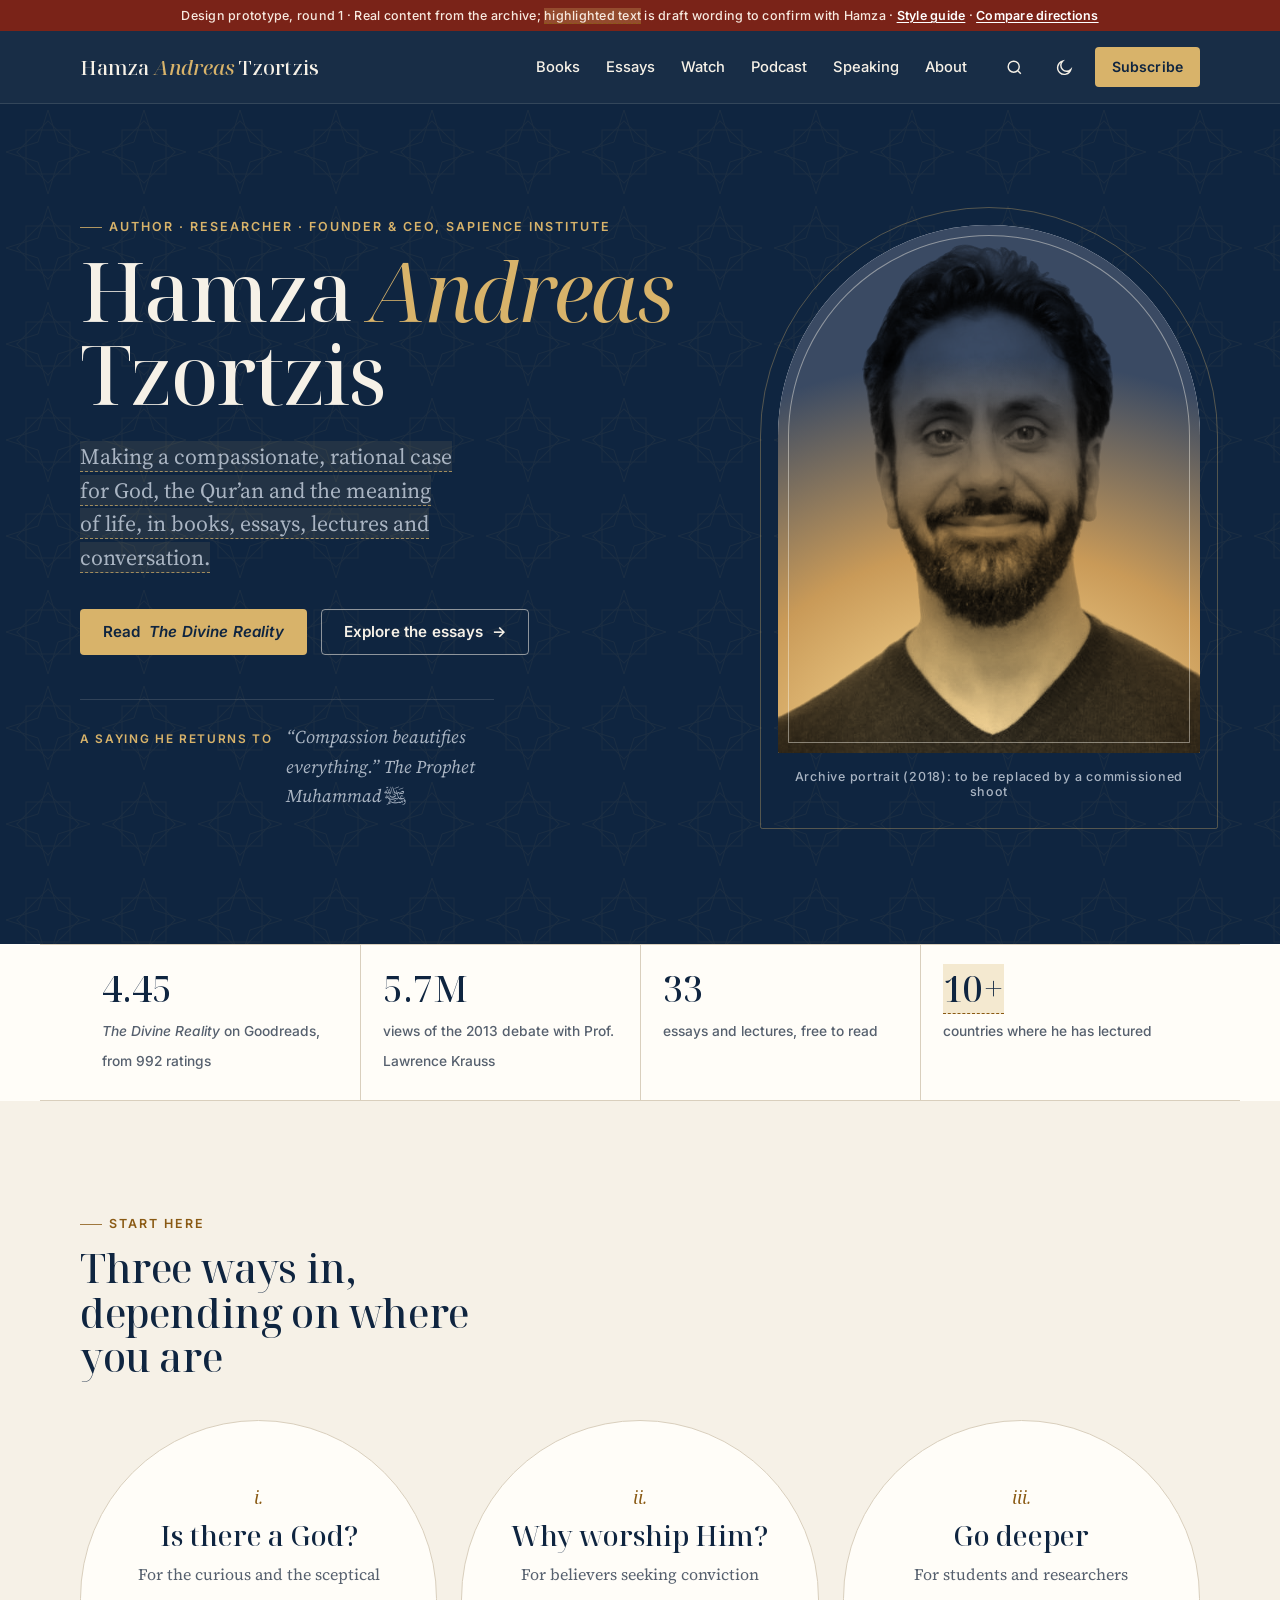
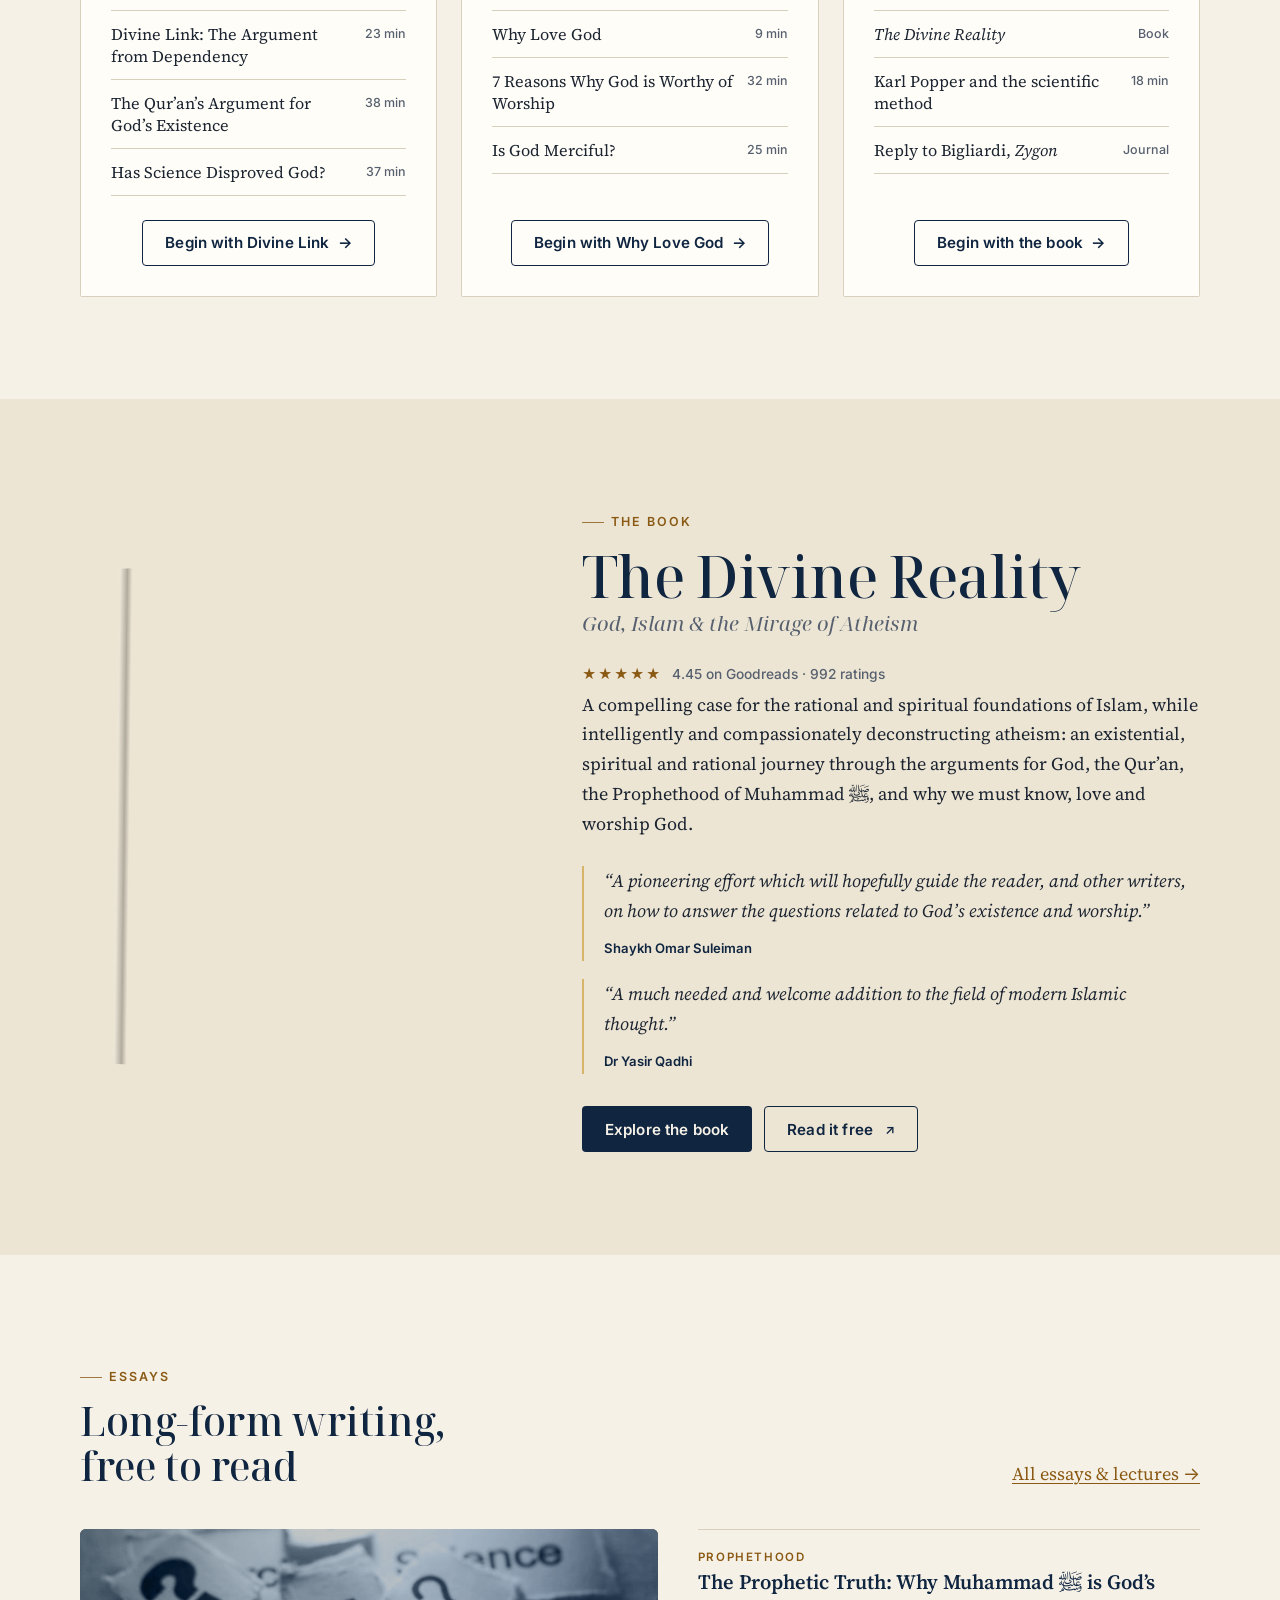
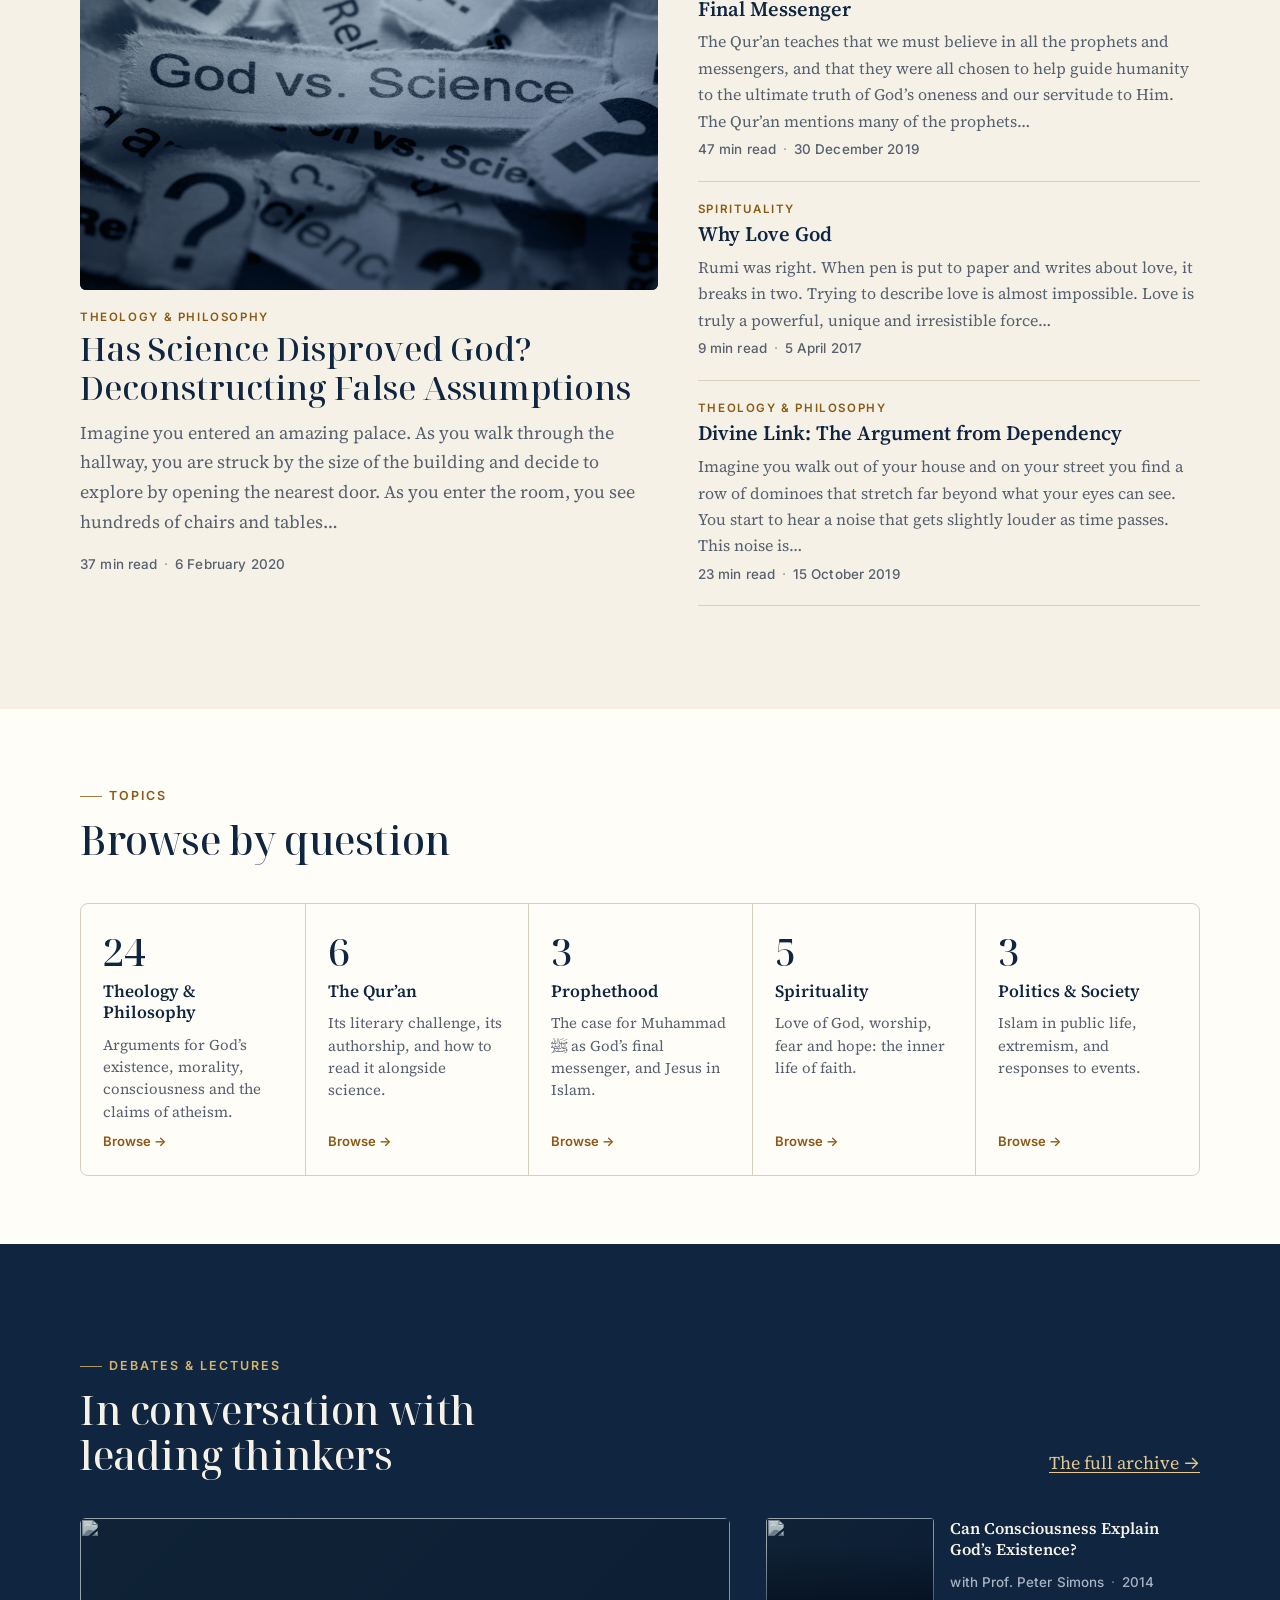
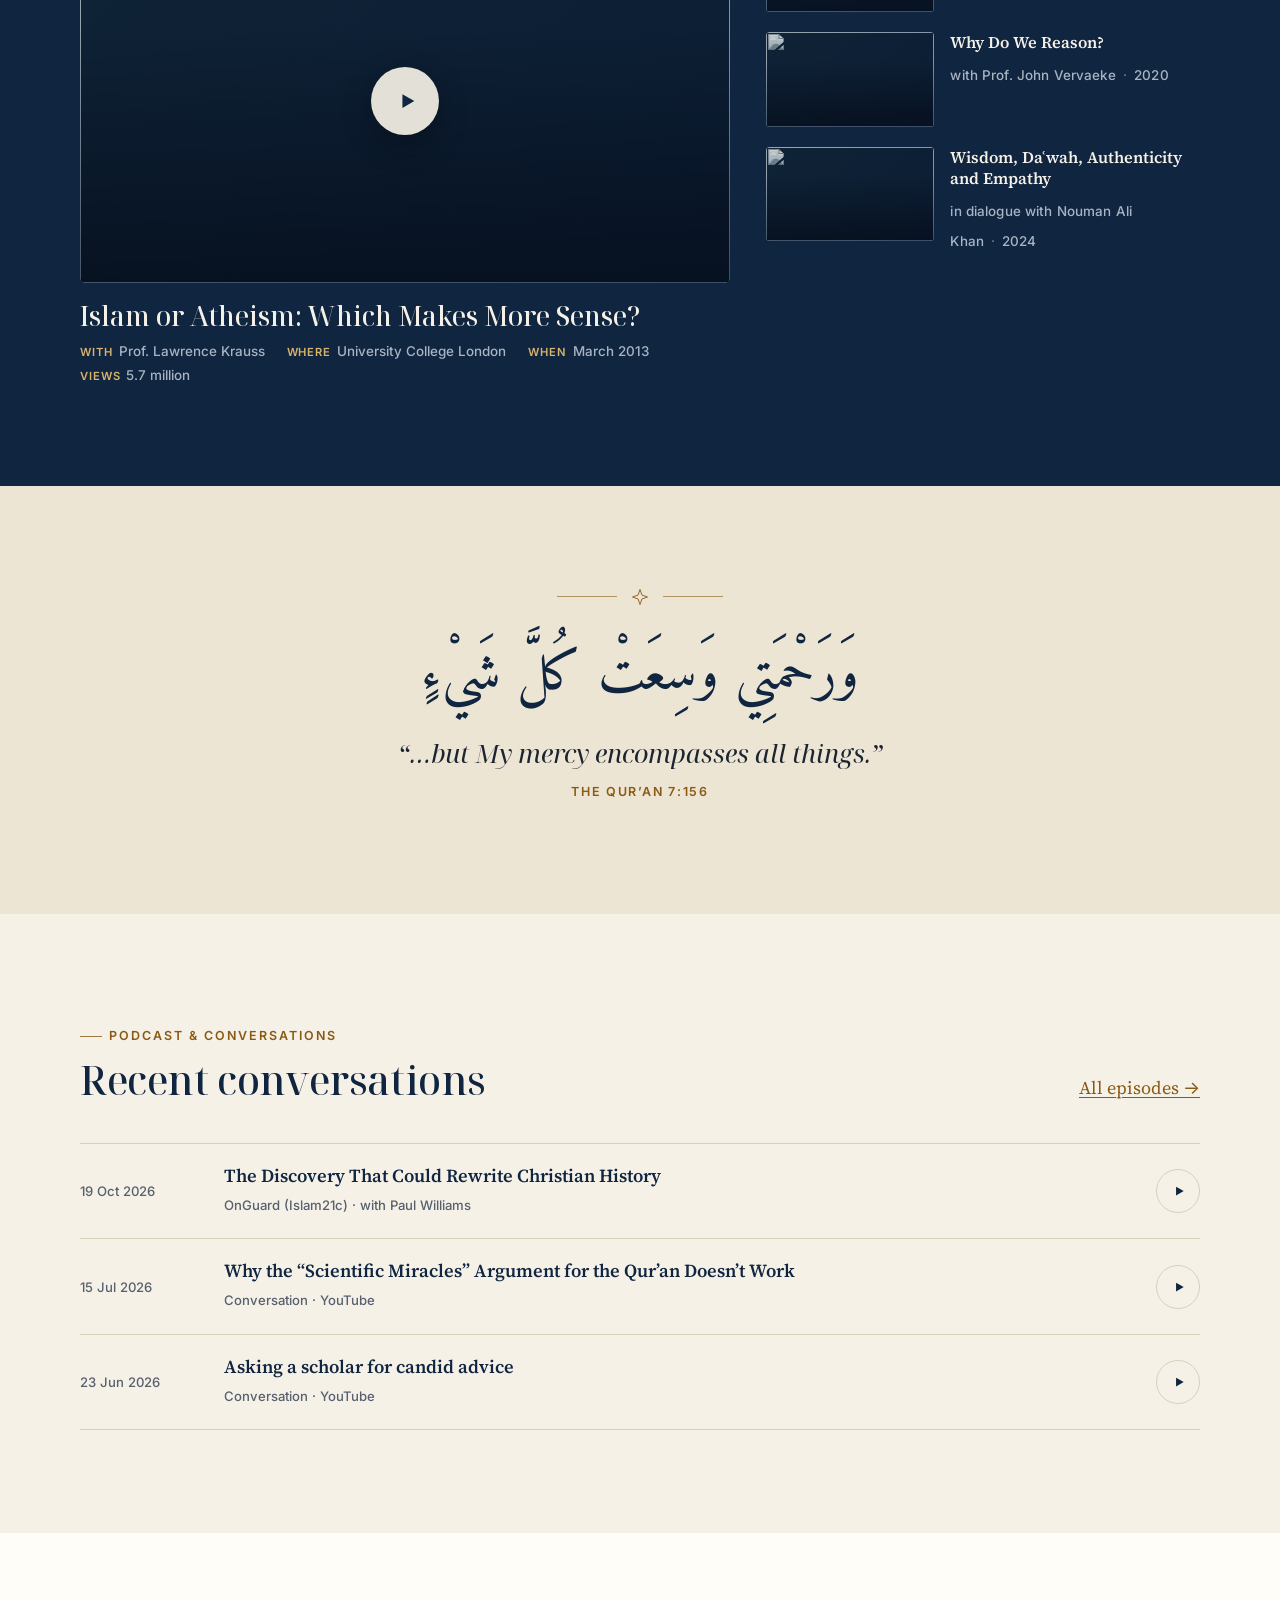
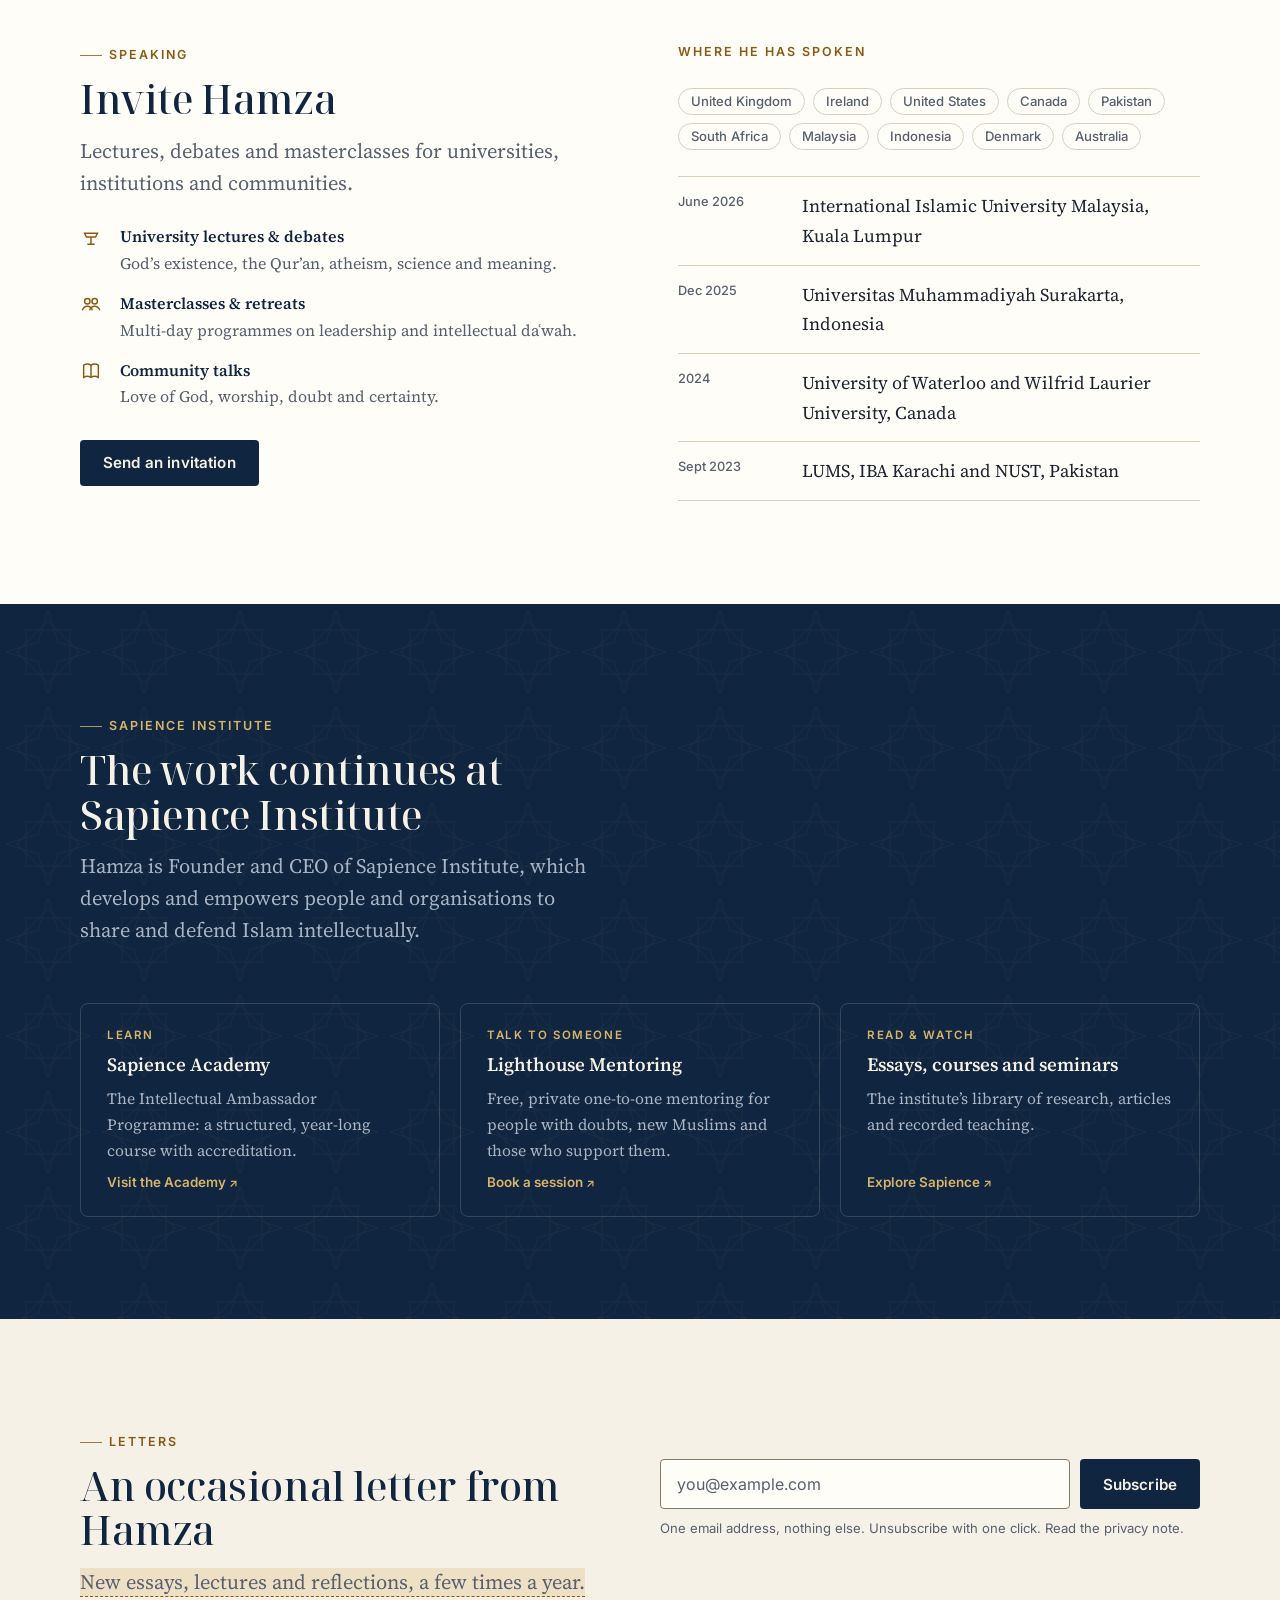
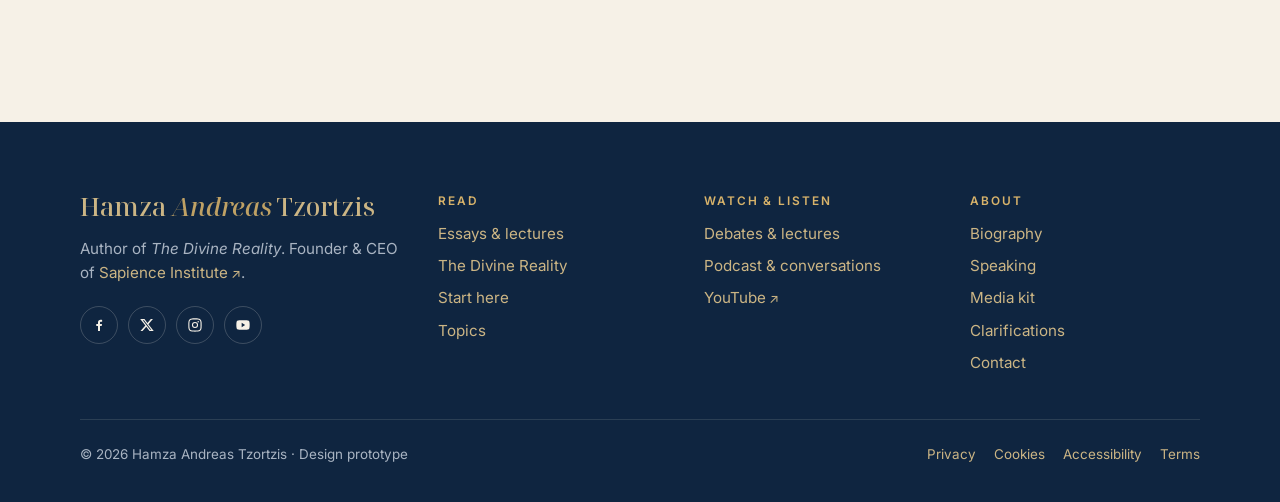
==== commit 06e8bb11: "Encode topic names in the homepage topic links "Theology & Philosophy" and "Politics & Society" cont" ====
--- a/index.html
+++ b/index.html
@@ -121,7 +121,7 @@
 <section class="section tight band-paper" id="topics">
   <div class="wrap">
     <div class="sec-head reveal"><div><p class="eyebrow">Topics</p><h2 class="h2">Browse by question</h2></div></div>
-    <div class="topics"><a class="topic reveal" href="./essays/index.html?topic=Theology &amp; Philosophy"><span class="count">24</span><h3>Theology & Philosophy</h3><p>Arguments for God’s existence, morality, consciousness and the claims of atheism.</p><span class="go arrow">Browse </span></a><a class="topic reveal" href="./essays/index.html?topic=The Qur’an"><span class="count">6</span><h3>The Qur’an</h3><p>Its literary challenge, its authorship, and how to read it alongside science.</p><span class="go arrow">Browse </span></a><a class="topic reveal" href="./essays/index.html?topic=Prophethood"><span class="count">3</span><h3>Prophethood</h3><p>The case for Muhammad <span class="saw">ﷺ</span> as God’s final messenger, and Jesus in Islam.</p><span class="go arrow">Browse </span></a><a class="topic reveal" href="./essays/index.html?topic=Spirituality"><span class="count">5</span><h3>Spirituality</h3><p>Love of God, worship, fear and hope: the inner life of faith.</p><span class="go arrow">Browse </span></a><a class="topic reveal" href="./essays/index.html?topic=Politics &amp; Society"><span class="count">3</span><h3>Politics & Society</h3><p>Islam in public life, extremism, and responses to events.</p><span class="go arrow">Browse </span></a></div>
+    <div class="topics"><a class="topic reveal" href="./essays/index.html?topic=Theology%20%26%20Philosophy"><span class="count">24</span><h3>Theology & Philosophy</h3><p>Arguments for God’s existence, morality, consciousness and the claims of atheism.</p><span class="go arrow">Browse </span></a><a class="topic reveal" href="./essays/index.html?topic=The%20Qur%E2%80%99an"><span class="count">6</span><h3>The Qur’an</h3><p>Its literary challenge, its authorship, and how to read it alongside science.</p><span class="go arrow">Browse </span></a><a class="topic reveal" href="./essays/index.html?topic=Prophethood"><span class="count">3</span><h3>Prophethood</h3><p>The case for Muhammad <span class="saw">ﷺ</span> as God’s final messenger, and Jesus in Islam.</p><span class="go arrow">Browse </span></a><a class="topic reveal" href="./essays/index.html?topic=Spirituality"><span class="count">5</span><h3>Spirituality</h3><p>Love of God, worship, fear and hope: the inner life of faith.</p><span class="go arrow">Browse </span></a><a class="topic reveal" href="./essays/index.html?topic=Politics%20%26%20Society"><span class="count">3</span><h3>Politics & Society</h3><p>Islam in public life, extremism, and responses to events.</p><span class="go arrow">Browse </span></a></div>
   </div>
 </section>
 
